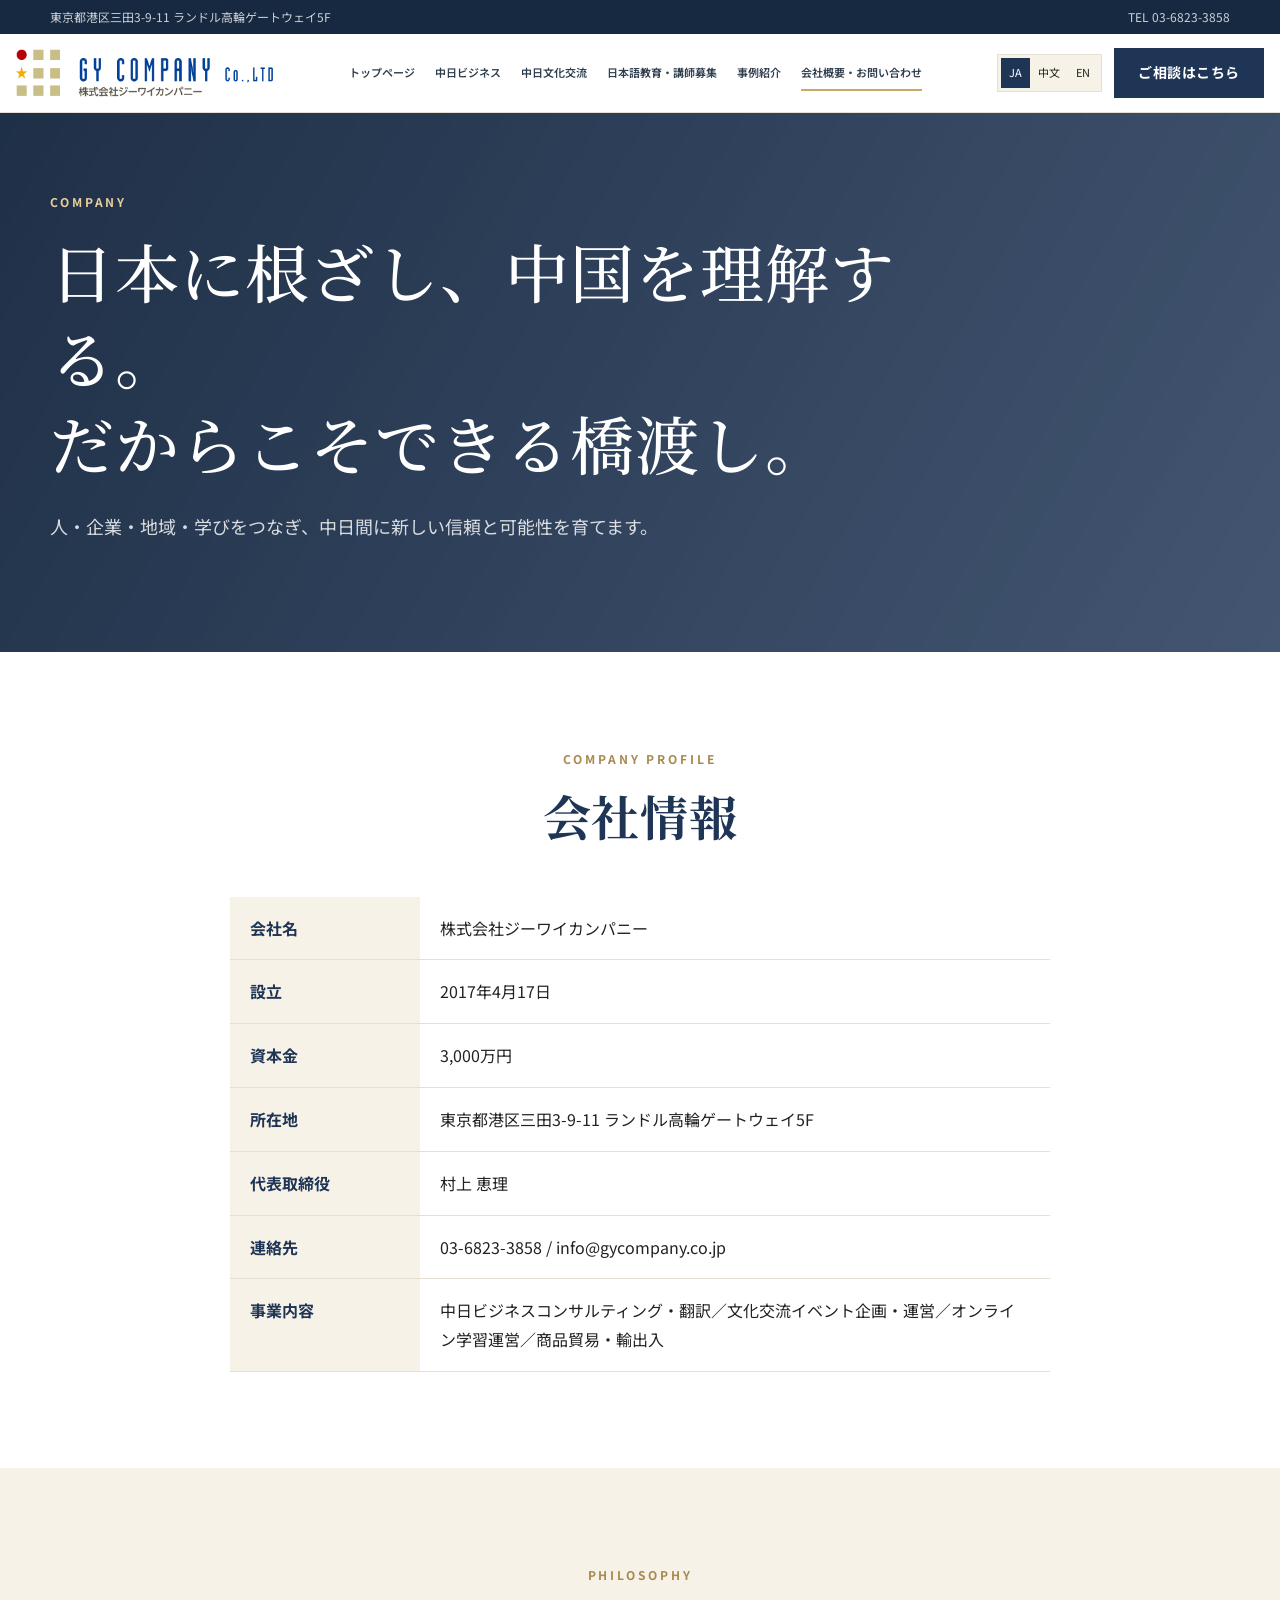
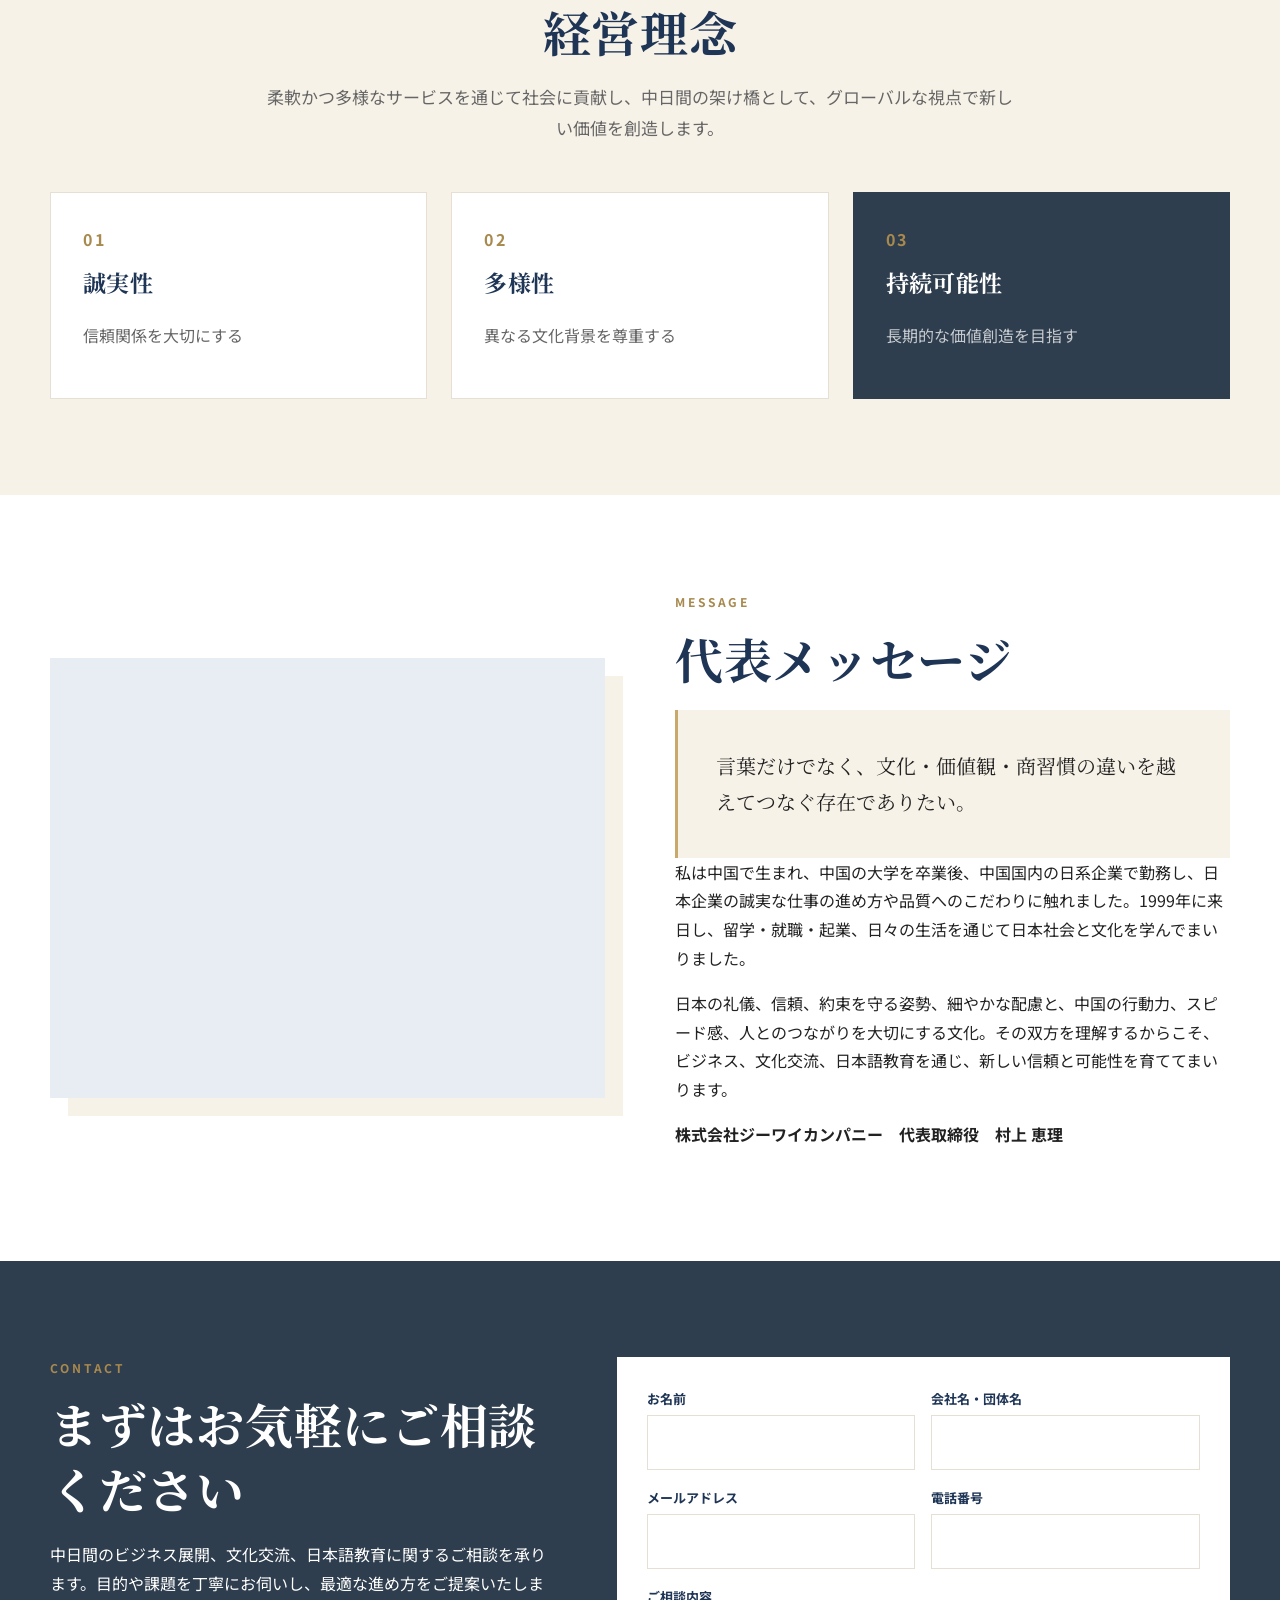
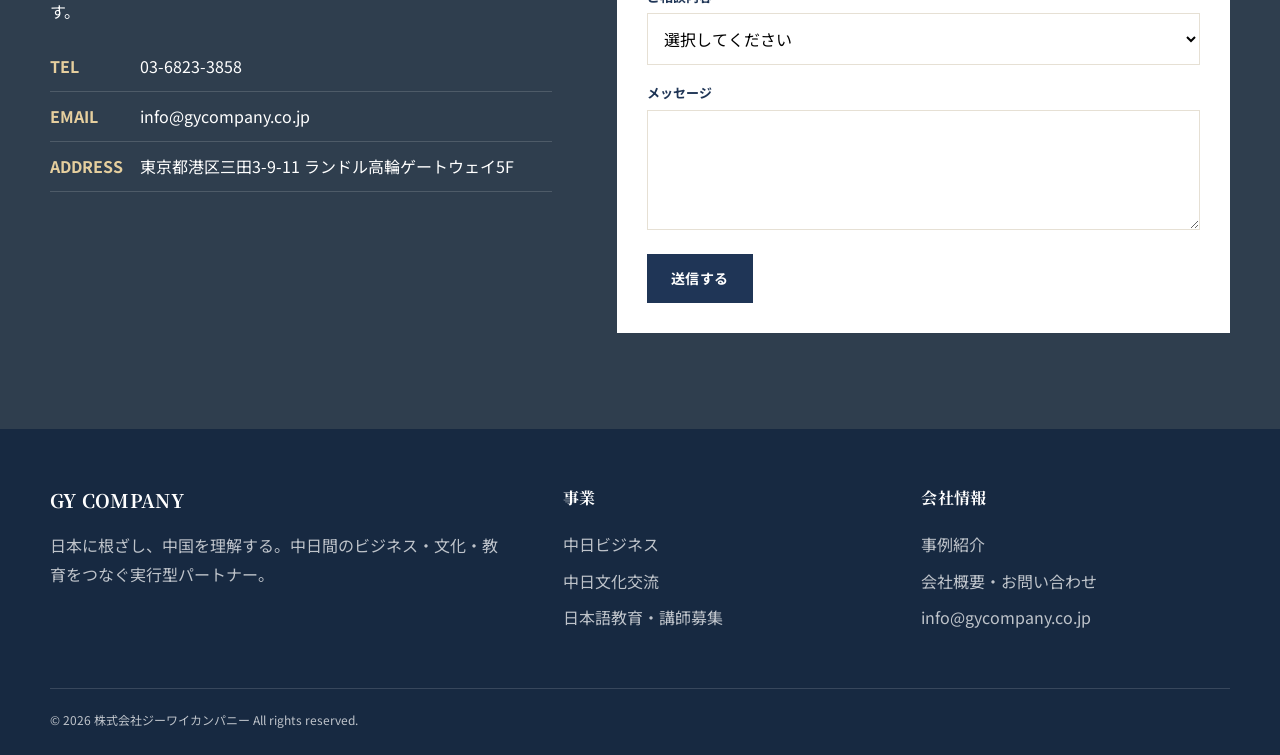
==== about.html @ 94bd8b69 "init" ====
<!doctype html><html lang="ja"><head><meta charset="utf-8"><meta name="viewport" content="width=device-width,initial-scale=1"><meta name="description" content="株式会社ジーワイカンパニーの会社情報、理念、代表メッセージ、お問い合わせ。"><meta name="theme-color" content="#1f3556"><title>会社概要・お問い合わせ | GY COMPANY</title><link rel="preconnect" href="https://fonts.googleapis.com"><link href="https://fonts.googleapis.com/css2?family=Inter:wght@400;600;700&family=Noto+Sans+JP:wght@400;500;700&family=Noto+Sans+SC:wght@400;500;700&family=Noto+Serif+JP:wght@500;600&display=swap" rel="stylesheet"><link rel="stylesheet" href="assets/styles.css"></head>
<body data-lang="ja" data-page="about"><div data-site-header></div>
<main><section class="hero page-hero" style="--hero-image:url('https://picsum.photos/seed/gy-company/1800/900')"><div class="container"><div class="hero-content"><div class="eyebrow" data-i18n="heroEyebrow">COMPANY</div><h1 data-i18n="heroTitle" data-i18n-html="true">日本に根ざし、中国を理解する。<br>だからこそできる橋渡し。</h1><p class="lead" data-i18n="heroLead">人・企業・地域・学びをつなぎ、中日間に新しい信頼と可能性を育てます。</p></div></div></section>
<section class="section"><div class="container narrow"><div class="section-head center"><div class="eyebrow" data-i18n="profileEyebrow">COMPANY PROFILE</div><h2 class="section-title" data-i18n="profileTitle">会社情報</h2></div><table class="profile-table"><tr><th data-i18n="companyNameLabel">会社名</th><td data-i18n="companyName">株式会社ジーワイカンパニー</td></tr><tr><th data-i18n="foundedLabel">設立</th><td data-i18n="founded">2017年4月17日</td></tr><tr><th data-i18n="capitalLabel">資本金</th><td data-i18n="capital">3,000万円</td></tr><tr><th data-i18n="addressLabel">所在地</th><td data-i18n="address">東京都港区三田3-9-11 ランドル高輪ゲートウェイ5F</td></tr><tr><th data-i18n="representativeLabel">代表取締役</th><td data-i18n="representative">村上 恵理</td></tr><tr><th data-i18n="contactLabel">連絡先</th><td data-i18n="contactValue">03-6823-3858 / info@gycompany.co.jp</td></tr><tr><th data-i18n="businessLabel">事業内容</th><td data-i18n="businessValue">中日ビジネスコンサルティング・翻訳／文化交流イベント企画・運営／オンライン学習運営／商品貿易・輸出入</td></tr></table></div></section>
<section class="section section-ivory"><div class="container"><div class="section-head center"><div class="eyebrow" data-i18n="philosophyEyebrow">PHILOSOPHY</div><h2 class="section-title" data-i18n="philosophyTitle">経営理念</h2><p class="section-lead" data-i18n="philosophyText">柔軟かつ多様なサービスを通じて社会に貢献し、中日間の架け橋として、グローバルな視点で新しい価値を創造します。</p></div><div class="grid-3"><article class="card"><div class="card-number">01</div><h3 data-i18n="value1">誠実性</h3><p data-i18n="value1Text">信頼関係を大切にする</p></article><article class="card"><div class="card-number">02</div><h3 data-i18n="value2">多様性</h3><p data-i18n="value2Text">異なる文化背景を尊重する</p></article><article class="card card-dark"><div class="card-number">03</div><h3 data-i18n="value3">持続可能性</h3><p data-i18n="value3Text">長期的な価値創造を目指す</p></article></div></div></section>
<section class="section"><div class="container split"><div class="media reveal" style="background-image:url('https://picsum.photos/seed/gy-president/900/900')"></div><div class="reveal"><div class="eyebrow" data-i18n="messageEyebrow">MESSAGE</div><h2 class="section-title" data-i18n="messageTitle">代表メッセージ</h2><div class="quote" data-i18n="messageQuote">言葉だけでなく、文化・価値観・商習慣の違いを越えてつなぐ存在でありたい。</div><p data-i18n="messageP1">私は中国で生まれ、中国の大学を卒業後、中国国内の日系企業で勤務し、日本企業の誠実な仕事の進め方や品質へのこだわりに触れました。</p><p data-i18n="messageP2">日本と中国、その双方を理解するからこそ、ビジネス、文化交流、日本語教育を通じ、新しい信頼と可能性を育ててまいります。</p><p><b data-i18n="signature">株式会社ジーワイカンパニー　代表取締役　村上 恵理</b></p></div></div></section></main>
<section id="contact" class="section contact"><div class="container contact-grid"><div><div class="eyebrow" data-i18n="contactEyebrow">CONTACT</div><h2 class="section-title" data-i18n="contactTitle">まずはお気軽にご相談ください</h2><p data-i18n="contactLead">中日間のビジネス展開、文化交流、日本語教育に関するご相談を承ります。</p><ul class="contact-list"><li><b>TEL</b>03-6823-3858</li><li><b>EMAIL</b>info@gycompany.co.jp</li><li><b>ADDRESS</b><span data-i18n="topAddress">東京都港区三田3-9-11 ランドル高輪ゲートウェイ5F</span></li></ul></div><form class="contact-form"><div class="form-grid"><div class="field"><label data-i18n="formName">お名前</label><input required></div><div class="field"><label data-i18n="formCompany">会社名・団体名</label><input></div></div><div class="form-grid"><div class="field"><label data-i18n="formEmail">メールアドレス</label><input type="email" required></div><div class="field"><label data-i18n="formPhone">電話番号</label><input type="tel"></div></div><div class="field"><label data-i18n="formTopic">ご相談内容</label><select required><option value="" data-i18n="formTopicPlaceholder">選択してください</option><option data-i18n="formTopicBusiness">中日ビジネス</option><option data-i18n="formTopicCulture">文化交流</option><option data-i18n="formTopicEducation">日本語教育・講師応募</option><option data-i18n="formTopicOther">その他</option></select></div><div class="field"><label data-i18n="formMessage">メッセージ</label><textarea required></textarea></div><button class="btn btn-primary" type="submit" data-i18n="formSubmit">送信する</button></form></div></section>
<div data-site-footer></div><script src="assets/components.js"></script><script src="assets/i18n/ja.js"></script><script src="assets/i18n/zh.js"></script><script src="assets/i18n/en.js"></script><script src="assets/app.js"></script></body></html>
---- assets/styles.css ----
:root {
  --c-primary: #1f3556;
  --c-primary-2: #2f3e4e;
  --c-primary-soft: #e8edf3;
  --c-gold: #c8a96a;
  --c-gold-deep: #a8894e;
  --c-ivory: #f7f2e8;
  --c-white: #fff;
  --c-text: #222;
  --c-muted: #666;
  --c-border: #e6e0d4;
  --c-success: #39745b;
  --c-error: #a23d3d;
  --font-ja: "Noto Sans JP", "Yu Gothic", sans-serif;
  --font-zh: "Noto Sans SC", "Microsoft YaHei", sans-serif;
  --font-en: Inter, system-ui, sans-serif;
  --font-serif: "Noto Serif JP", "Yu Mincho", serif;
  --container: 1180px;
  --shadow: 0 18px 50px rgba(31, 53, 86, .11);
}

* { box-sizing: border-box; }
html { scroll-behavior: smooth; }
body { margin: 0; color: var(--c-text); background: var(--c-white); font-family: var(--font-ja); line-height: 1.8; -webkit-font-smoothing: antialiased; }
body[data-lang="zh"] { font-family: var(--font-zh); }
body[data-lang="en"] { font-family: var(--font-en); }
img, svg { display: block; max-width: 100%; }
a { color: inherit; text-decoration: none; }
button, input, select, textarea { font: inherit; }
button { color: inherit; cursor: pointer; }
h1, h2, h3, h4, p { margin-top: 0; }
h1, h2, h3, h4 { font-family: var(--font-serif); line-height: 1.35; letter-spacing: .015em; }
body[data-lang="en"] h1, body[data-lang="en"] h2, body[data-lang="en"] h3 { font-family: var(--font-en); }
.container { width: min(var(--container), calc(100% - 48px)); margin-inline: auto; }
.narrow { width: min(820px, 100%); margin-inline: auto; }
.section { padding: 96px 0; }
.section-ivory { background: var(--c-ivory); }
.section-navy { background: var(--c-primary); color: #fff; }
.section-navy h2, .section-navy h3 { color: #fff; }
.eyebrow { color: var(--c-gold-deep); font-size: 12px; font-weight: 700; letter-spacing: .24em; text-transform: uppercase; margin-bottom: 14px; }
.section-navy .eyebrow, .hero .eyebrow { color: #e6cf9e; }
.section-title { margin-bottom: 18px; color: var(--c-primary); font-size: clamp(30px, 4vw, 48px); }
.section-lead { max-width: 760px; color: var(--c-muted); font-size: 17px; }
.section-head { margin-bottom: 48px; }
.center { text-align: center; }
.center .section-lead { margin-inline: auto; }
.gold-rule { width: 64px; height: 2px; margin: 22px 0; background: var(--c-gold); }
.center .gold-rule { margin-inline: auto; }

.topbar { background: #172941; color: rgba(255,255,255,.78); font-size: 12px; }
.topbar-inner { min-height: 34px; display: flex; justify-content: space-between; align-items: center; gap: 18px; }
.nav { position: sticky; top: 0; z-index: 50; border-bottom: 1px solid var(--c-border); background: rgba(255,255,255,.95); backdrop-filter: blur(14px); }
.nav .container { width: min(1420px, calc(100% - 32px)); }
.nav-inner { height: 78px; display: flex; align-items: center; justify-content: space-between; gap: 20px; }
.nav-logo { flex: 0 0 auto; }
.nav-logo img { height: 48px; width: auto; }
.nav-menu { display: flex; align-items: center; justify-content: center; gap: clamp(14px, 1.55vw, 25px); min-width: 0; flex: 1 1 auto; }
.nav-menu a { position: relative; color: var(--c-primary-2); font-size: clamp(11px, .86vw, 13px); font-weight: 600; white-space: nowrap; }
.nav-menu a::after { content: ""; position: absolute; left: 0; right: 100%; bottom: -8px; height: 2px; background: var(--c-gold); transition: right .25s; }
.nav-menu a:hover::after, .nav-menu a.active::after { right: 0; }
.nav-actions { display: flex; align-items: center; gap: 12px; flex: 0 0 auto; }
.nav-actions .btn, .lang-switch { flex: 0 0 auto; white-space: nowrap; }
.nav-cta { min-width: max-content; }
.lang-switch { display: flex; padding: 3px; border: 1px solid var(--c-border); background: var(--c-ivory); }
.lang-switch button { border: 0; background: transparent; padding: 5px 8px; font-size: 11px; }
.lang-switch button.active { color: #fff; background: var(--c-primary); }
.mobile-toggle { display: none; width: 42px; height: 42px; border: 1px solid var(--c-border); background: #fff; place-items: center; }

.btn { display: inline-flex; align-items: center; justify-content: center; gap: 10px; min-height: 48px; padding: 11px 23px; border: 1px solid transparent; font-weight: 700; font-size: 14px; letter-spacing: .04em; transition: .22s ease; }
.btn:hover { transform: translateY(-2px); }
.btn-primary { background: var(--c-primary); color: #fff; }
.btn-primary:hover { background: var(--c-primary-2); box-shadow: var(--shadow); }
.btn-gold { background: var(--c-gold); color: #172941; }
.btn-gold:hover { background: #d4b87c; }
.btn-outline { border-color: currentColor; color: var(--c-primary); background: transparent; }
.btn-light { border-color: rgba(255,255,255,.55); color: #fff; background: rgba(255,255,255,.07); }
.btn-row { display: flex; flex-wrap: wrap; gap: 12px; }

.hero { position: relative; min-height: 650px; display: grid; align-items: center; overflow: hidden; color: #fff; background: linear-gradient(120deg, rgba(23,41,65,.97), rgba(31,53,86,.84)), var(--hero-image, none) center/cover; }
.hero::after { content: ""; position: absolute; inset: 0; opacity: .12; background-image: linear-gradient(90deg, transparent 49.5%, #fff 50%, transparent 50.5%), linear-gradient(transparent 49.5%, #fff 50%, transparent 50.5%); background-size: 90px 90px; }
.hero-content { position: relative; z-index: 1; max-width: 850px; padding: 110px 0; }
.hero h1 { color: #fff; font-size: clamp(43px, 6vw, 76px); margin-bottom: 24px; font-weight: 500; }
.hero .lead { max-width: 720px; margin-bottom: 32px; color: rgba(255,255,255,.82); font-size: 18px; }
.page-hero { min-height: 430px; }
.page-hero .hero-content { padding: 78px 0; }
.page-hero h1 { font-size: clamp(38px, 5.2vw, 64px); }

.grid-2 { display: grid; grid-template-columns: repeat(2, minmax(0,1fr)); gap: 34px; }
.grid-3 { display: grid; grid-template-columns: repeat(3, minmax(0,1fr)); gap: 24px; }
.grid-4 { display: grid; grid-template-columns: repeat(4, minmax(0,1fr)); gap: 20px; }
.card { padding: 32px; border: 1px solid var(--c-border); background: #fff; }
.card h3 { color: var(--c-primary); font-size: 23px; }
.card p { color: var(--c-muted); }
.card-number { color: var(--c-gold-deep); font-weight: 700; letter-spacing: .16em; margin-bottom: 14px; }
.card-dark { background: var(--c-primary-2); border-color: var(--c-primary-2); color: #fff; }
.card-dark h3 { color: #fff; }
.card-dark p { color: rgba(255,255,255,.72); }
.feature-list, .check-list { list-style: none; padding: 0; margin: 0; }
.feature-list li, .check-list li { position: relative; padding: 12px 0 12px 26px; border-bottom: 1px solid var(--c-border); }
.feature-list li::before, .check-list li::before { content: ""; position: absolute; left: 0; top: 25px; width: 12px; height: 2px; background: var(--c-gold); }
.media { min-height: 440px; background: var(--c-primary-soft) center/cover; box-shadow: 18px 18px 0 var(--c-ivory); }
.split { display: grid; grid-template-columns: 1fr 1fr; gap: 70px; align-items: center; }
.stat-row { display: grid; grid-template-columns: repeat(4,1fr); border: 1px solid rgba(255,255,255,.22); }
.stat { padding: 28px 18px; text-align: center; border-right: 1px solid rgba(255,255,255,.22); }
.stat:last-child { border-right: 0; }
.stat strong { display: block; color: #e6cf9e; font-family: var(--font-serif); font-size: 42px; }
.timeline { counter-reset: step; }
.timeline-item { position: relative; padding: 0 0 36px 68px; }
.timeline-item::before { counter-increment: step; content: counter(step, decimal-leading-zero); position: absolute; left: 0; top: 0; width: 46px; height: 46px; display: grid; place-items: center; border-radius: 50%; color: #fff; background: var(--c-primary); font-weight: 700; }
.timeline-item::after { content: ""; position: absolute; left: 22px; top: 46px; bottom: 0; width: 1px; background: var(--c-border); }
.timeline-item:last-child::after { display: none; }
.timeline-item h3 { margin-bottom: 5px; color: var(--c-primary); }
.timeline-item p { color: var(--c-muted); }
.case-card { overflow: hidden; border: 1px solid var(--c-border); background: #fff; }
.case-image { aspect-ratio: 16/10; background: var(--c-primary-soft) center/cover; }
.case-body { padding: 28px; }
.case-body h3 { color: var(--c-primary); }
.tag { display: inline-block; margin-bottom: 13px; color: var(--c-gold-deep); font-size: 11px; font-weight: 700; letter-spacing: .16em; text-transform: uppercase; }
.quote { padding: 38px; border-left: 3px solid var(--c-gold); background: var(--c-ivory); font-family: var(--font-serif); font-size: 20px; }
.profile-table { width: 100%; border-collapse: collapse; }
.profile-table th, .profile-table td { padding: 17px 20px; border-bottom: 1px solid var(--c-border); text-align: left; vertical-align: top; }
.profile-table th { width: 190px; color: var(--c-primary); background: var(--c-ivory); }

.contact { background: var(--c-primary-2); color: #fff; }
.contact-grid { display: grid; grid-template-columns: .9fr 1.1fr; gap: 65px; }
.contact h2 { color: #fff; }
.contact-list { list-style: none; padding: 0; }
.contact-list li { padding: 10px 0; border-bottom: 1px solid rgba(255,255,255,.15); }
.contact-list b { display: inline-block; width: 90px; color: #e6cf9e; }
.contact-form { padding: 30px; background: #fff; color: var(--c-text); }
.form-grid { display: grid; grid-template-columns: 1fr 1fr; gap: 16px; }
.field { margin-bottom: 16px; }
.field label { display: block; margin-bottom: 5px; color: var(--c-primary); font-size: 13px; font-weight: 700; }
.field input, .field select, .field textarea { width: 100%; padding: 12px; border: 1px solid var(--c-border); background: #fff; }
.field textarea { min-height: 120px; resize: vertical; }

.footer { padding: 58px 0 24px; background: #172941; color: rgba(255,255,255,.72); }
.footer-grid { display: grid; grid-template-columns: 1.5fr 1fr 1fr; gap: 50px; }
.footer h3, .footer h4 { color: #fff; }
.footer ul { list-style: none; padding: 0; }
.footer li { margin-bottom: 8px; }
.footer a:hover { color: #e6cf9e; }
.footer-bottom { display: flex; justify-content: space-between; gap: 20px; margin-top: 40px; padding-top: 20px; border-top: 1px solid rgba(255,255,255,.14); font-size: 12px; }
.reveal { opacity: 0; transform: translateY(18px); transition: opacity .55s ease, transform .55s ease; }
.reveal.visible { opacity: 1; transform: none; }

@media (max-width: 1120px) {
  .nav-menu { display: none; position: absolute; top: 78px; left: 0; right: 0; padding: 22px 24px; background: #fff; border-bottom: 1px solid var(--c-border); flex-direction: column; align-items: flex-start; }
  .nav-menu.open { display: flex; }
  .mobile-toggle { display: grid; }
  .nav-actions .btn { display: none; }
  .grid-3, .grid-4 { grid-template-columns: repeat(2,1fr); }
  .split, .contact-grid { grid-template-columns: 1fr; }
  .split { gap: 42px; }
}
@media (max-width: 680px) {
  .container { width: min(100% - 32px, var(--container)); }
  .section { padding: 68px 0; }
  .topbar-inner span:first-child { display: none; }
  .nav-inner { height: 68px; }
  .nav-logo img { height: 40px; }
  .nav-menu { top: 68px; }
  .lang-switch button { padding: 5px 7px; }
  .hero { min-height: 590px; }
  .page-hero { min-height: 390px; }
  .hero h1 { font-size: 39px; }
  .hero .lead { font-size: 16px; }
  .grid-2, .grid-3, .grid-4, .form-grid, .stat-row, .footer-grid { grid-template-columns: 1fr; }
  .stat { border-right: 0; border-bottom: 1px solid rgba(255,255,255,.22); }
  .stat:last-child { border-bottom: 0; }
  .card { padding: 25px; }
  .media { min-height: 300px; }
  .profile-table th, .profile-table td { display: block; width: 100%; }
  .profile-table th { padding-bottom: 6px; }
  .profile-table td { padding-top: 8px; }
  .contact-form { padding: 22px; }
  .footer-bottom { flex-direction: column; }
}
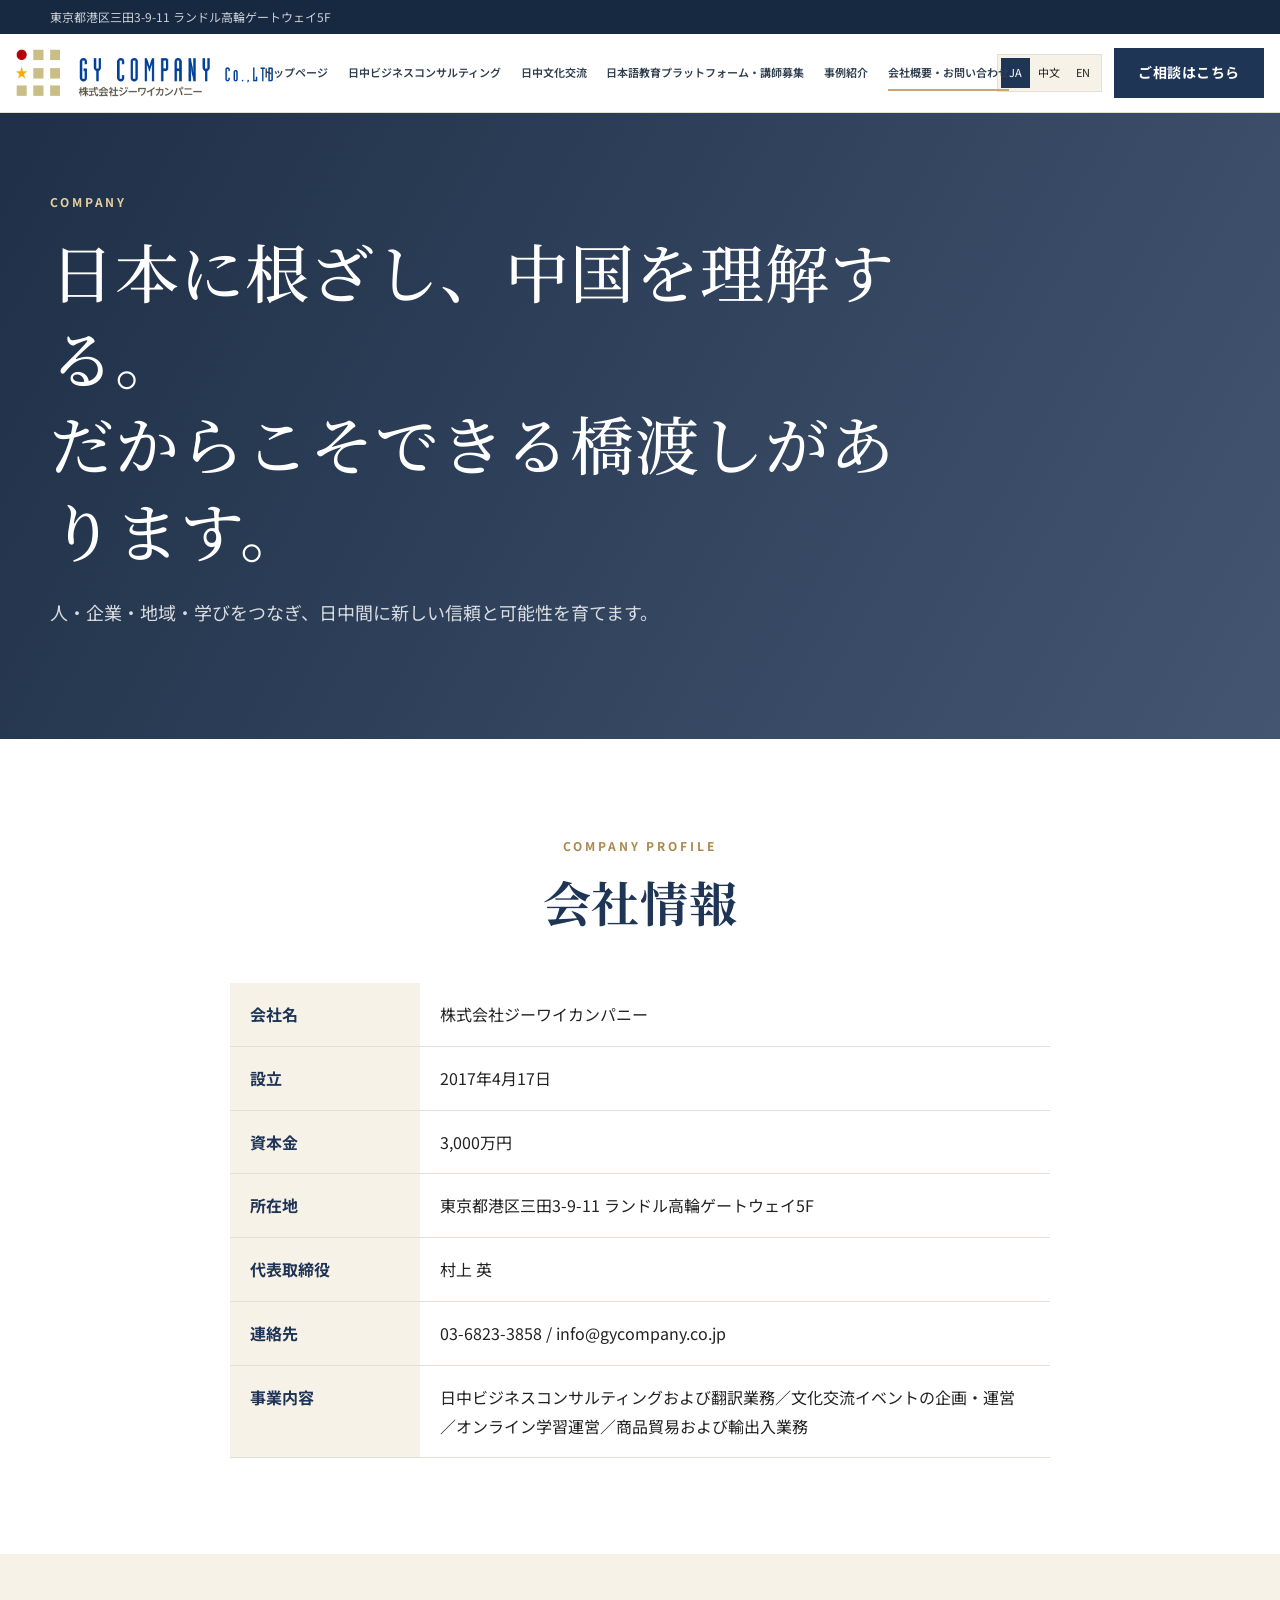
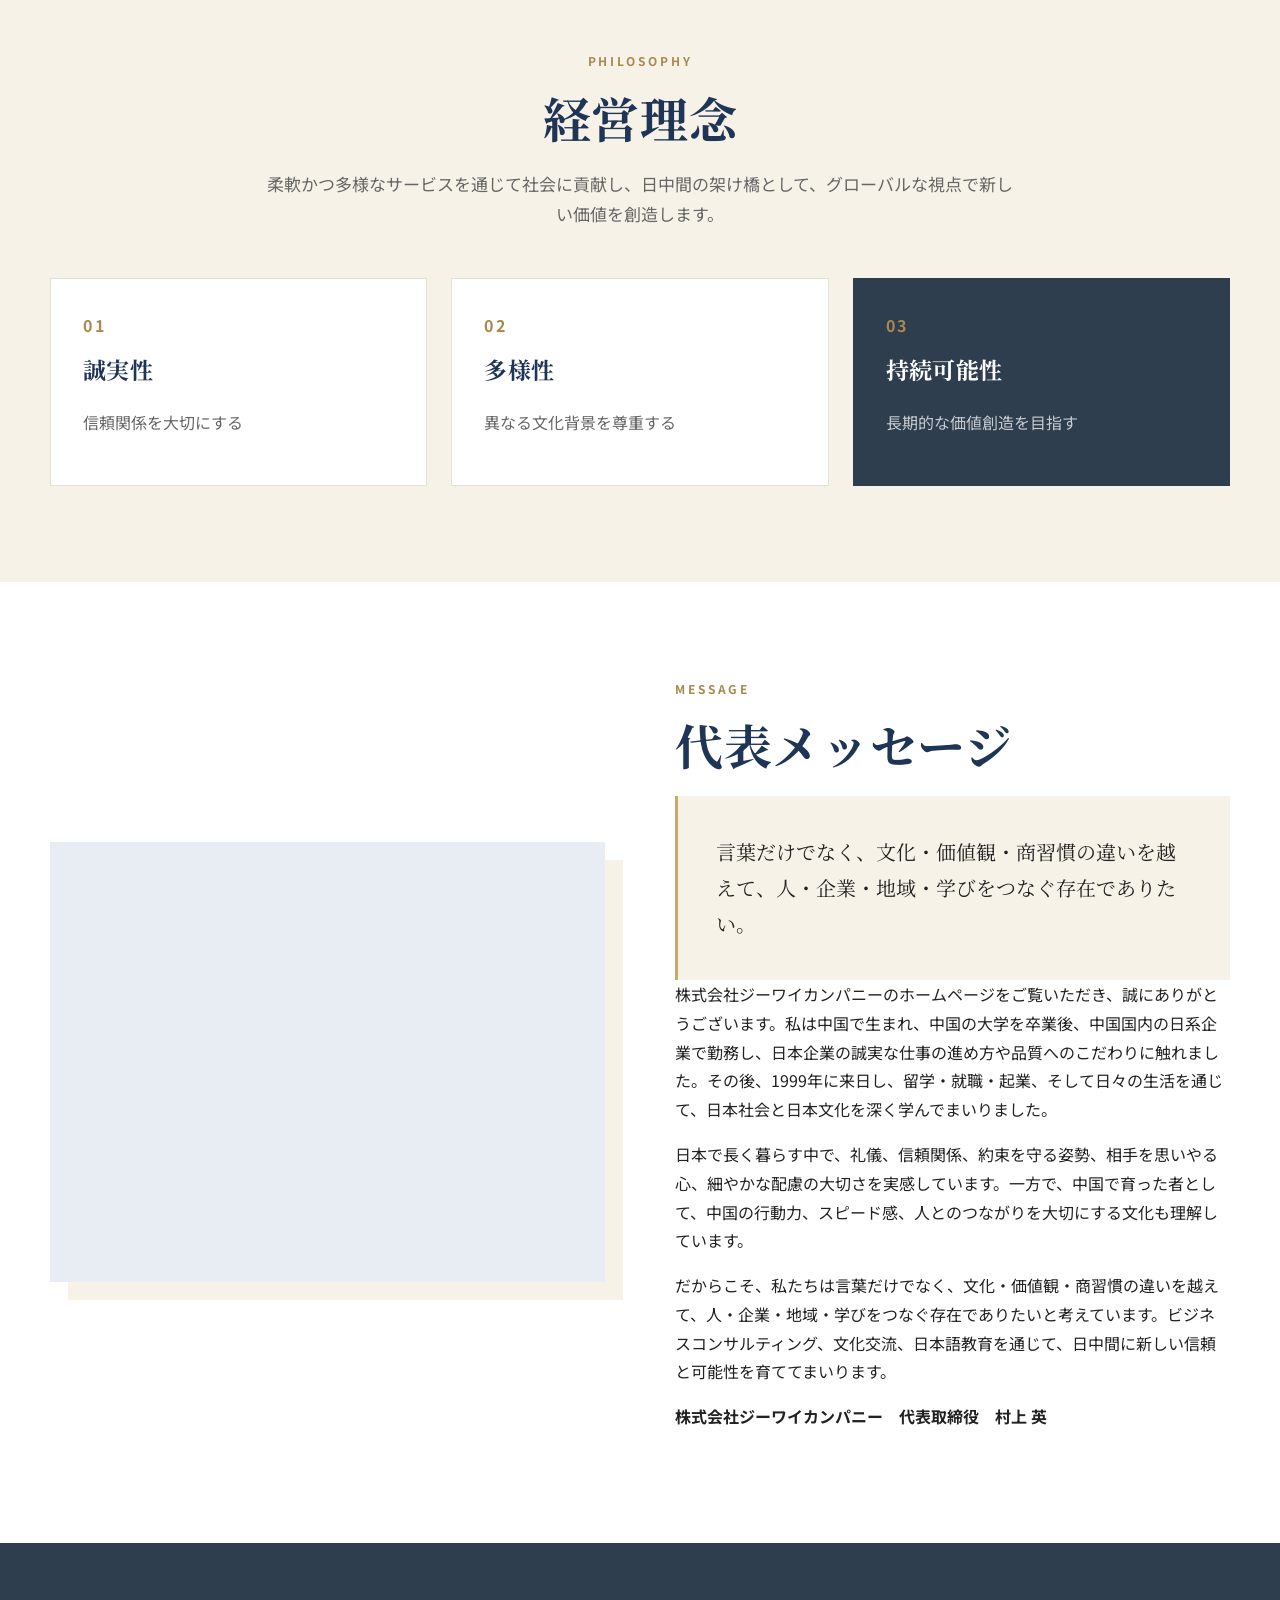
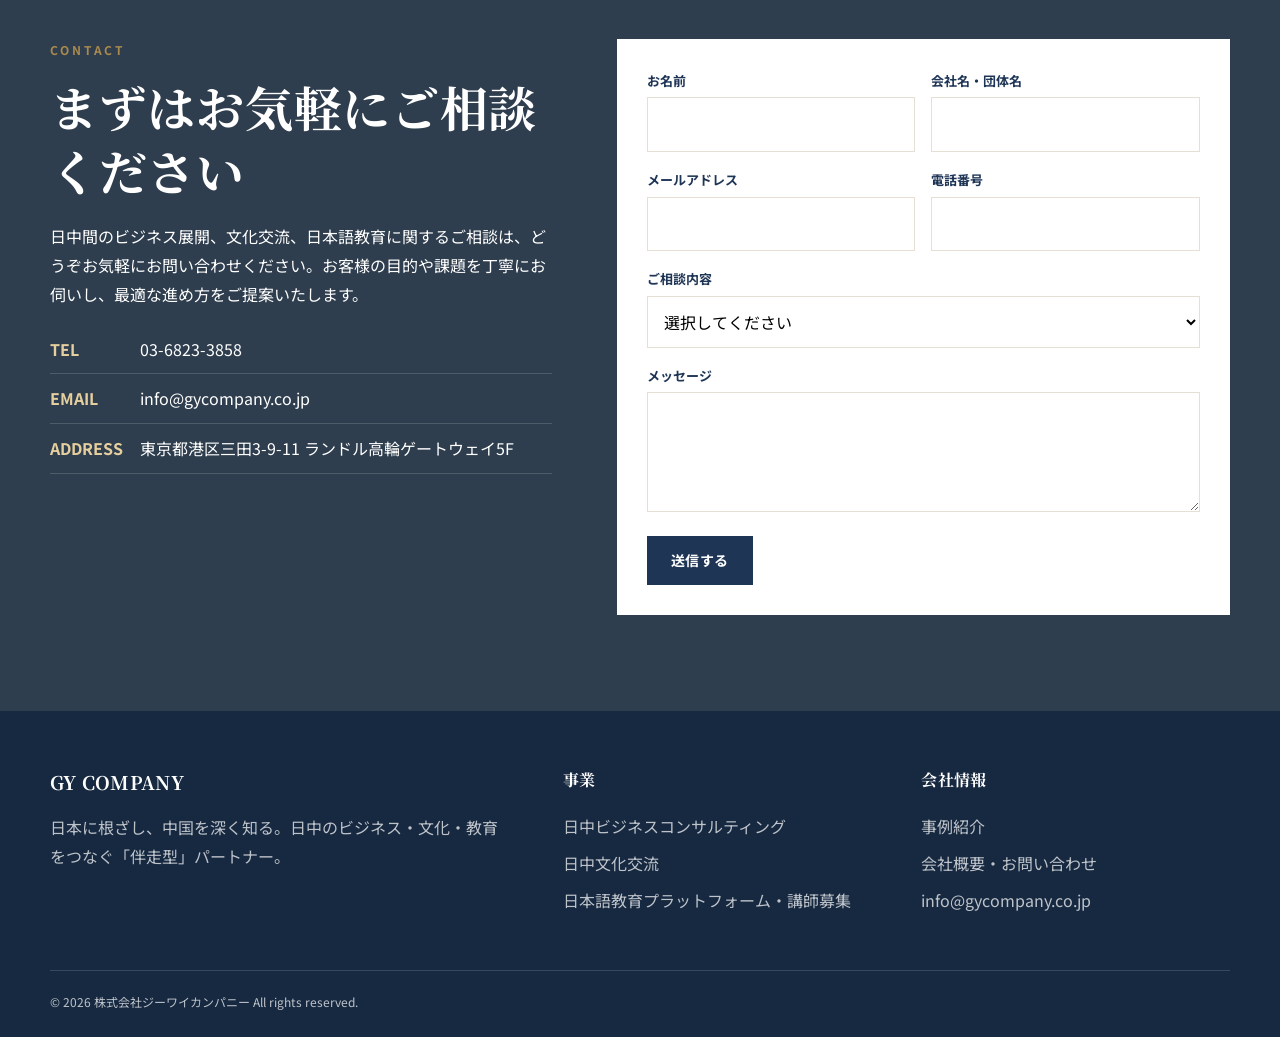
==== commit d22d2b55: "feat(website): 优化更新企业官网全量内容，新增案例图片与完善多语言翻译 本次提交完成企业官网全量内容升级： 1.  统一修正全站业务表述为标准「日中」专业术语 2.  补充完善各业务板块" ====
--- a/about.html
+++ b/about.html
@@ -1,8 +1,8 @@
 <!doctype html><html lang="ja"><head><meta charset="utf-8"><meta name="viewport" content="width=device-width,initial-scale=1"><meta name="description" content="株式会社ジーワイカンパニーの会社情報、理念、代表メッセージ、お問い合わせ。"><meta name="theme-color" content="#1f3556"><title>会社概要・お問い合わせ | GY COMPANY</title><link rel="preconnect" href="https://fonts.googleapis.com"><link href="https://fonts.googleapis.com/css2?family=Inter:wght@400;600;700&family=Noto+Sans+JP:wght@400;500;700&family=Noto+Sans+SC:wght@400;500;700&family=Noto+Serif+JP:wght@500;600&display=swap" rel="stylesheet"><link rel="stylesheet" href="assets/styles.css"></head>
 <body data-lang="ja" data-page="about"><div data-site-header></div>
-<main><section class="hero page-hero" style="--hero-image:url('https://picsum.photos/seed/gy-company/1800/900')"><div class="container"><div class="hero-content"><div class="eyebrow" data-i18n="heroEyebrow">COMPANY</div><h1 data-i18n="heroTitle" data-i18n-html="true">日本に根ざし、中国を理解する。<br>だからこそできる橋渡し。</h1><p class="lead" data-i18n="heroLead">人・企業・地域・学びをつなぎ、中日間に新しい信頼と可能性を育てます。</p></div></div></section>
-<section class="section"><div class="container narrow"><div class="section-head center"><div class="eyebrow" data-i18n="profileEyebrow">COMPANY PROFILE</div><h2 class="section-title" data-i18n="profileTitle">会社情報</h2></div><table class="profile-table"><tr><th data-i18n="companyNameLabel">会社名</th><td data-i18n="companyName">株式会社ジーワイカンパニー</td></tr><tr><th data-i18n="foundedLabel">設立</th><td data-i18n="founded">2017年4月17日</td></tr><tr><th data-i18n="capitalLabel">資本金</th><td data-i18n="capital">3,000万円</td></tr><tr><th data-i18n="addressLabel">所在地</th><td data-i18n="address">東京都港区三田3-9-11 ランドル高輪ゲートウェイ5F</td></tr><tr><th data-i18n="representativeLabel">代表取締役</th><td data-i18n="representative">村上 恵理</td></tr><tr><th data-i18n="contactLabel">連絡先</th><td data-i18n="contactValue">03-6823-3858 / info@gycompany.co.jp</td></tr><tr><th data-i18n="businessLabel">事業内容</th><td data-i18n="businessValue">中日ビジネスコンサルティング・翻訳／文化交流イベント企画・運営／オンライン学習運営／商品貿易・輸出入</td></tr></table></div></section>
-<section class="section section-ivory"><div class="container"><div class="section-head center"><div class="eyebrow" data-i18n="philosophyEyebrow">PHILOSOPHY</div><h2 class="section-title" data-i18n="philosophyTitle">経営理念</h2><p class="section-lead" data-i18n="philosophyText">柔軟かつ多様なサービスを通じて社会に貢献し、中日間の架け橋として、グローバルな視点で新しい価値を創造します。</p></div><div class="grid-3"><article class="card"><div class="card-number">01</div><h3 data-i18n="value1">誠実性</h3><p data-i18n="value1Text">信頼関係を大切にする</p></article><article class="card"><div class="card-number">02</div><h3 data-i18n="value2">多様性</h3><p data-i18n="value2Text">異なる文化背景を尊重する</p></article><article class="card card-dark"><div class="card-number">03</div><h3 data-i18n="value3">持続可能性</h3><p data-i18n="value3Text">長期的な価値創造を目指す</p></article></div></div></section>
-<section class="section"><div class="container split"><div class="media reveal" style="background-image:url('https://picsum.photos/seed/gy-president/900/900')"></div><div class="reveal"><div class="eyebrow" data-i18n="messageEyebrow">MESSAGE</div><h2 class="section-title" data-i18n="messageTitle">代表メッセージ</h2><div class="quote" data-i18n="messageQuote">言葉だけでなく、文化・価値観・商習慣の違いを越えてつなぐ存在でありたい。</div><p data-i18n="messageP1">私は中国で生まれ、中国の大学を卒業後、中国国内の日系企業で勤務し、日本企業の誠実な仕事の進め方や品質へのこだわりに触れました。</p><p data-i18n="messageP2">日本と中国、その双方を理解するからこそ、ビジネス、文化交流、日本語教育を通じ、新しい信頼と可能性を育ててまいります。</p><p><b data-i18n="signature">株式会社ジーワイカンパニー　代表取締役　村上 恵理</b></p></div></div></section></main>
-<section id="contact" class="section contact"><div class="container contact-grid"><div><div class="eyebrow" data-i18n="contactEyebrow">CONTACT</div><h2 class="section-title" data-i18n="contactTitle">まずはお気軽にご相談ください</h2><p data-i18n="contactLead">中日間のビジネス展開、文化交流、日本語教育に関するご相談を承ります。</p><ul class="contact-list"><li><b>TEL</b>03-6823-3858</li><li><b>EMAIL</b>info@gycompany.co.jp</li><li><b>ADDRESS</b><span data-i18n="topAddress">東京都港区三田3-9-11 ランドル高輪ゲートウェイ5F</span></li></ul></div><form class="contact-form"><div class="form-grid"><div class="field"><label data-i18n="formName">お名前</label><input required></div><div class="field"><label data-i18n="formCompany">会社名・団体名</label><input></div></div><div class="form-grid"><div class="field"><label data-i18n="formEmail">メールアドレス</label><input type="email" required></div><div class="field"><label data-i18n="formPhone">電話番号</label><input type="tel"></div></div><div class="field"><label data-i18n="formTopic">ご相談内容</label><select required><option value="" data-i18n="formTopicPlaceholder">選択してください</option><option data-i18n="formTopicBusiness">中日ビジネス</option><option data-i18n="formTopicCulture">文化交流</option><option data-i18n="formTopicEducation">日本語教育・講師応募</option><option data-i18n="formTopicOther">その他</option></select></div><div class="field"><label data-i18n="formMessage">メッセージ</label><textarea required></textarea></div><button class="btn btn-primary" type="submit" data-i18n="formSubmit">送信する</button></form></div></section>
+<main><section class="hero page-hero" style="--hero-image:url('https://picsum.photos/seed/modern-japan-office-building/1800/900')"><div class="container"><div class="hero-content"><div class="eyebrow" data-i18n="heroEyebrow">COMPANY</div><h1 data-i18n="heroTitle" data-i18n-html="true">日本に根ざし、中国を理解する。<br>だからこそできる橋渡しがあります。</h1><p class="lead" data-i18n="heroLead">人・企業・地域・学びをつなぎ、日中間に新しい信頼と可能性を育てます。</p></div></div></section>
+<section class="section"><div class="container narrow"><div class="section-head center"><div class="eyebrow" data-i18n="profileEyebrow">COMPANY PROFILE</div><h2 class="section-title" data-i18n="profileTitle">会社情報</h2></div><table class="profile-table"><tr><th data-i18n="companyNameLabel">会社名</th><td data-i18n="companyName">株式会社ジーワイカンパニー</td></tr><tr><th data-i18n="foundedLabel">設立</th><td data-i18n="founded">2017年4月17日</td></tr><tr><th data-i18n="capitalLabel">資本金</th><td data-i18n="capital">3,000万円</td></tr><tr><th data-i18n="addressLabel">所在地</th><td data-i18n="address">東京都港区三田3-9-11 ランドル高輪ゲートウェイ5F</td></tr><tr><th data-i18n="representativeLabel">代表取締役</th><td data-i18n="representative">村上 英</td></tr><tr><th data-i18n="contactLabel">連絡先</th><td data-i18n="contactValue">03-6823-3858 / info@gycompany.co.jp</td></tr><tr><th data-i18n="businessLabel">事業内容</th><td data-i18n="businessValue">日中ビジネスコンサルティングおよび翻訳業務／文化交流イベントの企画・運営／オンライン学習運営／商品貿易および輸出入業務</td></tr></table></div></section>
+<section class="section section-ivory"><div class="container"><div class="section-head center"><div class="eyebrow" data-i18n="philosophyEyebrow">PHILOSOPHY</div><h2 class="section-title" data-i18n="philosophyTitle">経営理念</h2><p class="section-lead" data-i18n="philosophyText">柔軟かつ多様なサービスを通じて社会に貢献し、日中間の架け橋として、グローバルな視点で新しい価値を創造します。</p></div><div class="grid-3"><article class="card"><div class="card-number">01</div><h3 data-i18n="value1">誠実性</h3><p data-i18n="value1Text">信頼関係を大切にする</p></article><article class="card"><div class="card-number">02</div><h3 data-i18n="value2">多様性</h3><p data-i18n="value2Text">異なる文化背景を尊重する</p></article><article class="card card-dark"><div class="card-number">03</div><h3 data-i18n="value3">持続可能性</h3><p data-i18n="value3Text">長期的な価値創造を目指す</p></article></div></div></section>
+<section class="section"><div class="container split"><div class="media reveal" style="background-image:url('https://picsum.photos/seed/corporate-leader-portrait/900/900')"></div><div class="reveal"><div class="eyebrow" data-i18n="messageEyebrow">MESSAGE</div><h2 class="section-title" data-i18n="messageTitle">代表メッセージ</h2><div class="quote" data-i18n="messageQuote">言葉だけでなく、文化・価値観・商習慣の違いを越えて、人・企業・地域・学びをつなぐ存在でありたい。</div><p data-i18n="messageP1">株式会社ジーワイカンパニーのホームページをご覧いただき、誠にありがとうございます。私は中国で生まれ、中国の大学を卒業後、中国国内の日系企業で勤務し、日本企業の誠実な仕事の進め方や品質へのこだわりに触れました。その後、1999年に来日し、留学・就職・起業、そして日々の生活を通じて、日本社会と日本文化を深く学んでまいりました。</p><p data-i18n="messageP2">日本で長く暮らす中で、礼儀、信頼関係、約束を守る姿勢、相手を思いやる心、細やかな配慮の大切さを実感しています。一方で、中国で育った者として、中国の行動力、スピード感、人とのつながりを大切にする文化も理解しています。</p><p data-i18n="messageP3">だからこそ、私たちは言葉だけでなく、文化・価値観・商習慣の違いを越えて、人・企業・地域・学びをつなぐ存在でありたいと考えています。ビジネスコンサルティング、文化交流、日本語教育を通じて、日中間に新しい信頼と可能性を育ててまいります。</p><p><b data-i18n="signature">株式会社ジーワイカンパニー　代表取締役　村上 英</b></p></div></div></section></main>
+<section id="contact" class="section contact"><div class="container contact-grid"><div><div class="eyebrow" data-i18n="contactEyebrow">CONTACT</div><h2 class="section-title" data-i18n="contactTitle">まずはお気軽にご相談ください</h2><p data-i18n="contactLead">日中間のビジネス展開、文化交流、日本語教育に関するご相談は、どうぞお気軽にお問い合わせください。お客様の目的や課題を丁寧にお伺いし、最適な進め方をご提案いたします。</p><ul class="contact-list"><li><b>TEL</b>03-6823-3858</li><li><b>EMAIL</b>info@gycompany.co.jp</li><li><b>ADDRESS</b><span data-i18n="topAddress">東京都港区三田3-9-11 ランドル高輪ゲートウェイ5F</span></li></ul></div><form class="contact-form"><div class="form-grid"><div class="field"><label data-i18n="formName">お名前</label><input required></div><div class="field"><label data-i18n="formCompany">会社名・団体名</label><input></div></div><div class="form-grid"><div class="field"><label data-i18n="formEmail">メールアドレス</label><input type="email" required></div><div class="field"><label data-i18n="formPhone">電話番号</label><input type="tel"></div></div><div class="field"><label data-i18n="formTopic">ご相談内容</label><select required><option value="" data-i18n="formTopicPlaceholder">選択してください</option><option data-i18n="formTopicBusiness">日中ビジネス</option><option data-i18n="formTopicCulture">文化交流</option><option data-i18n="formTopicEducation">日本語教育・講師応募</option><option data-i18n="formTopicOther">その他</option></select></div><div class="field"><label data-i18n="formMessage">メッセージ</label><textarea required></textarea></div><button class="btn btn-primary" type="submit" data-i18n="formSubmit">送信する</button></form></div></section>
 <div data-site-footer></div><script src="assets/components.js"></script><script src="assets/i18n/ja.js"></script><script src="assets/i18n/zh.js"></script><script src="assets/i18n/en.js"></script><script src="assets/app.js"></script></body></html>
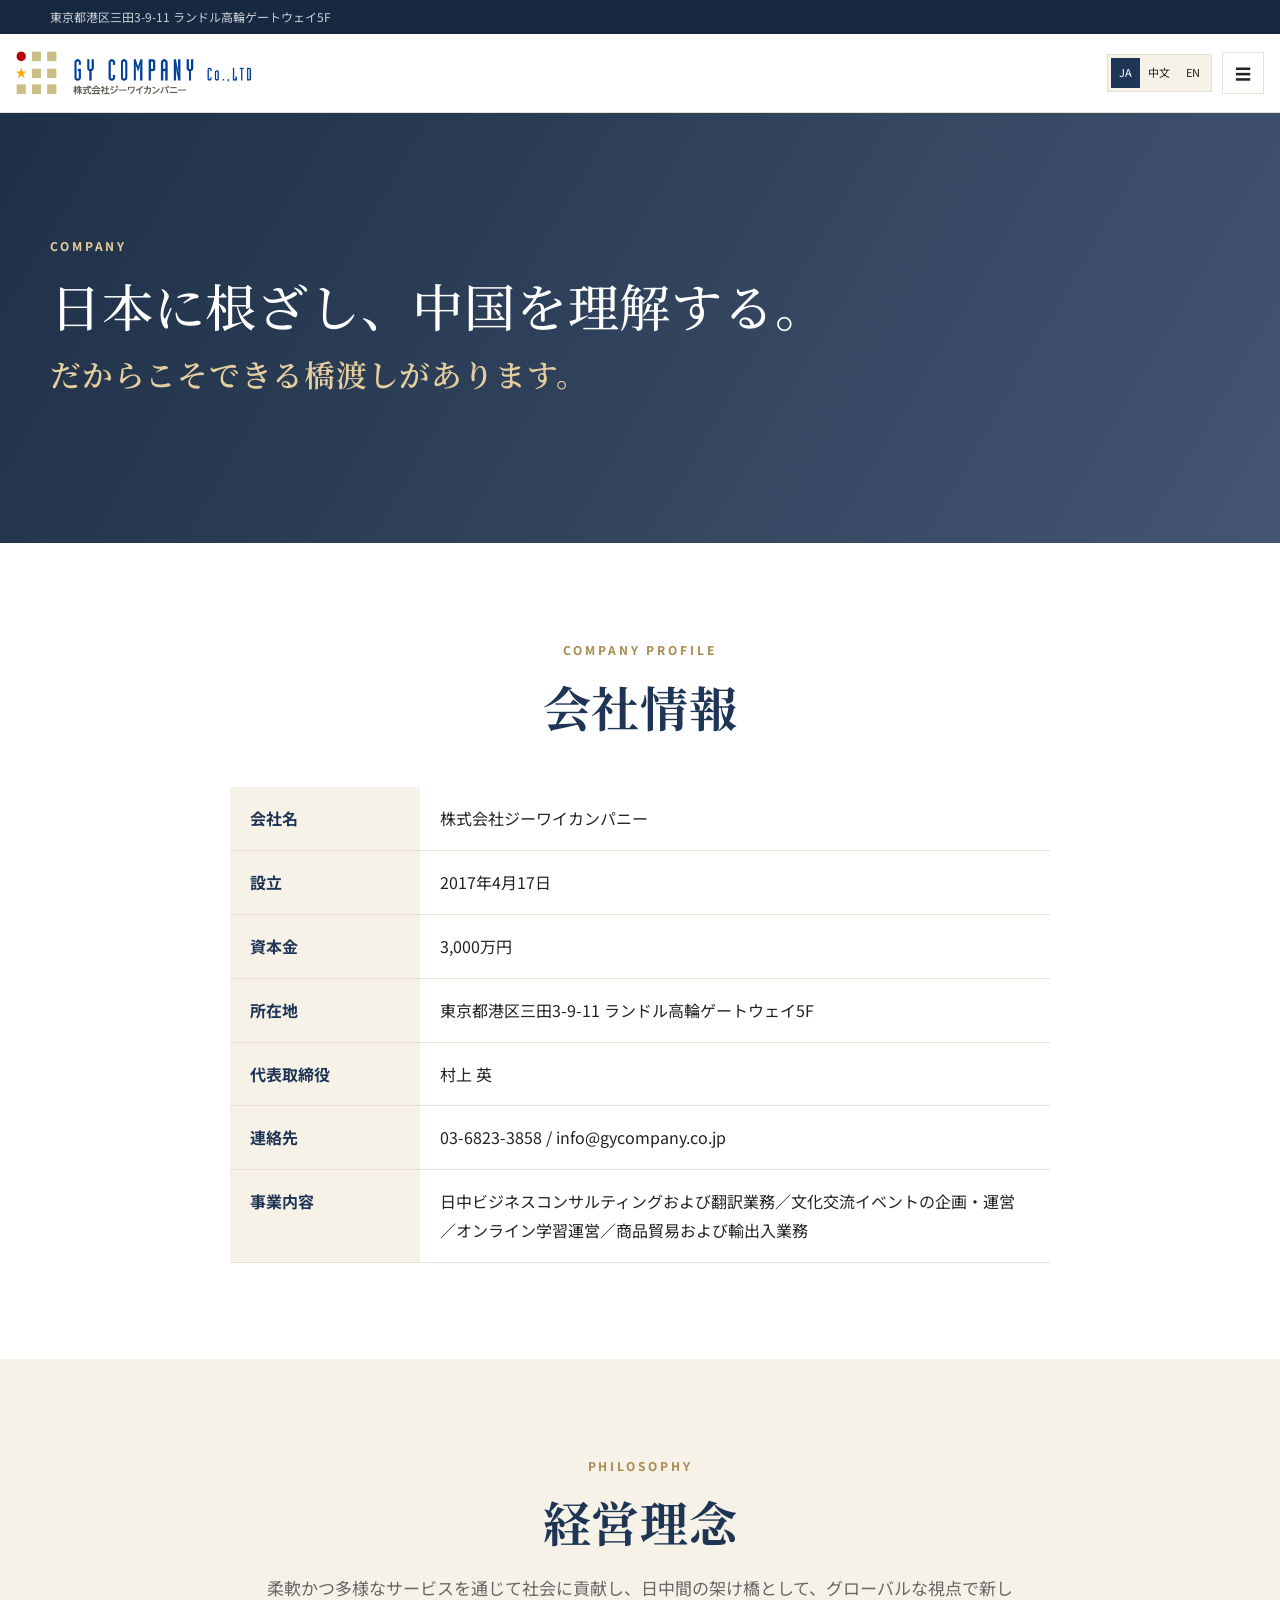
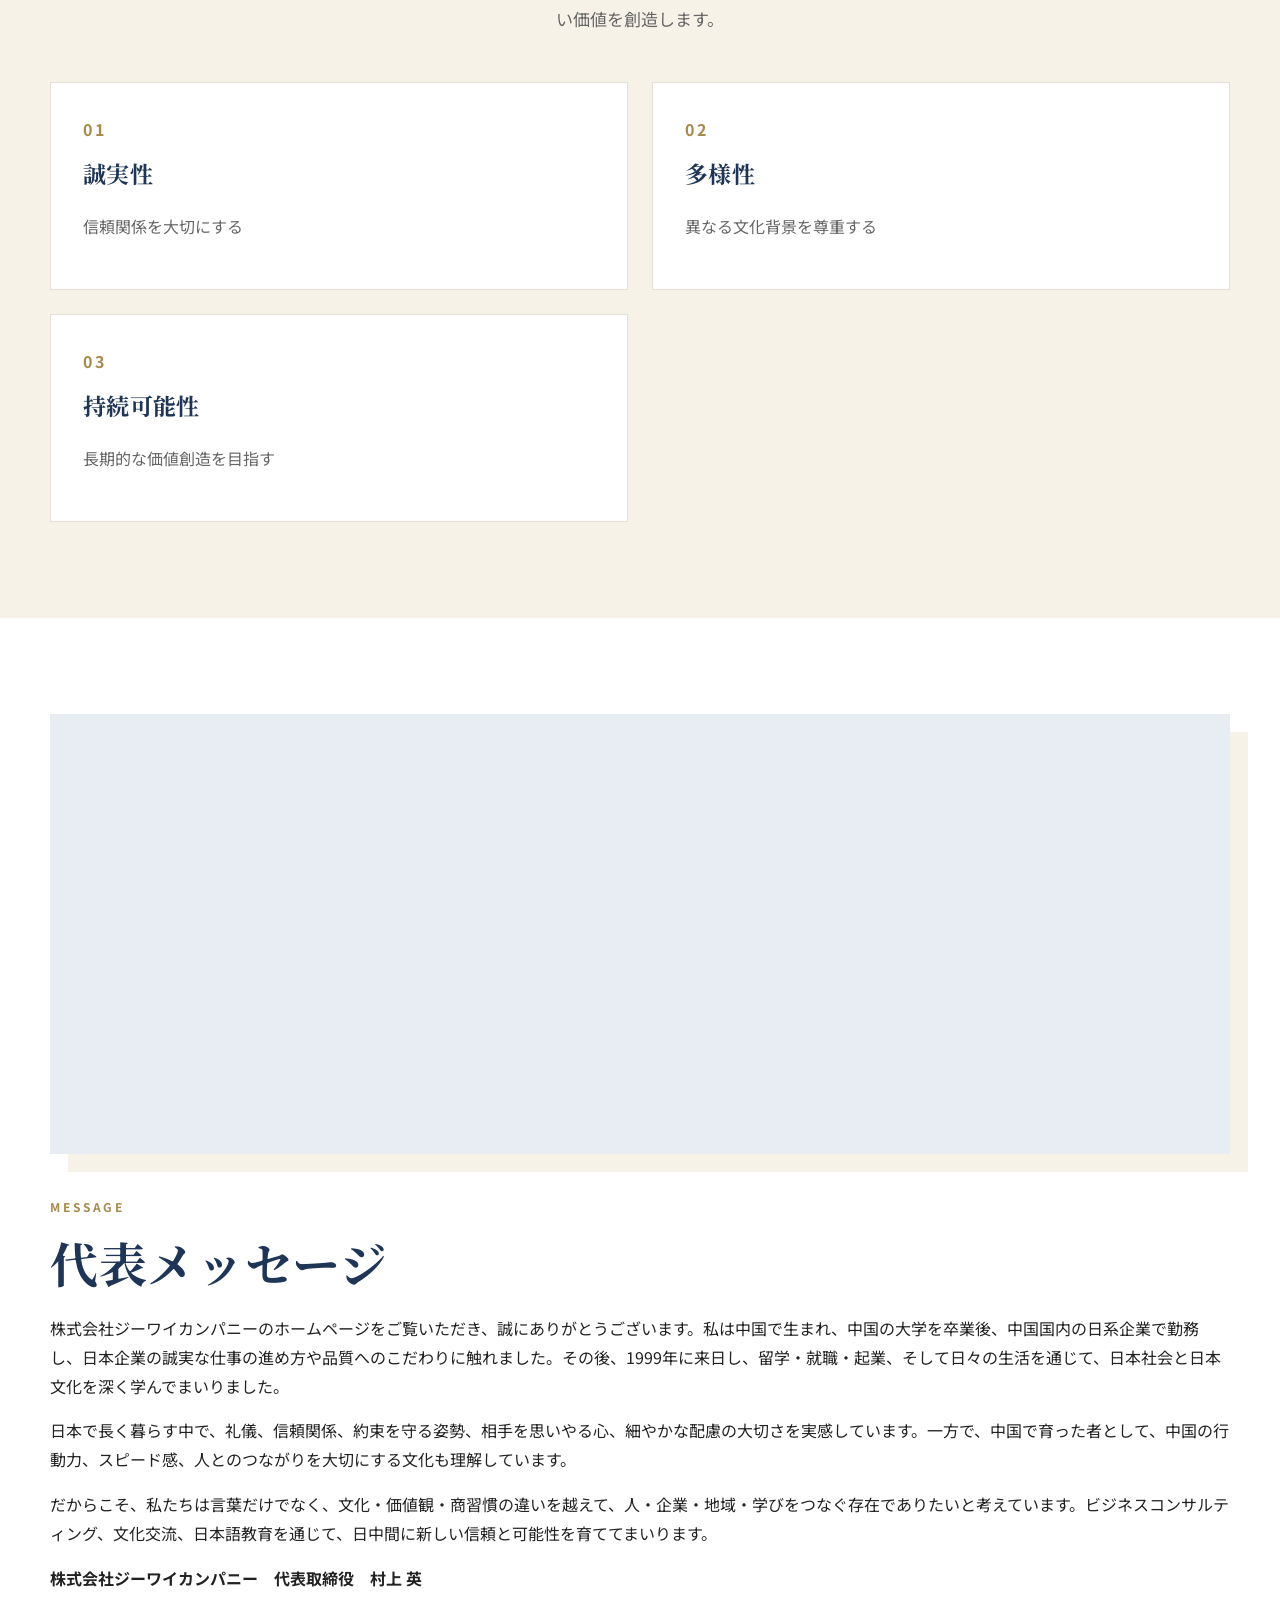
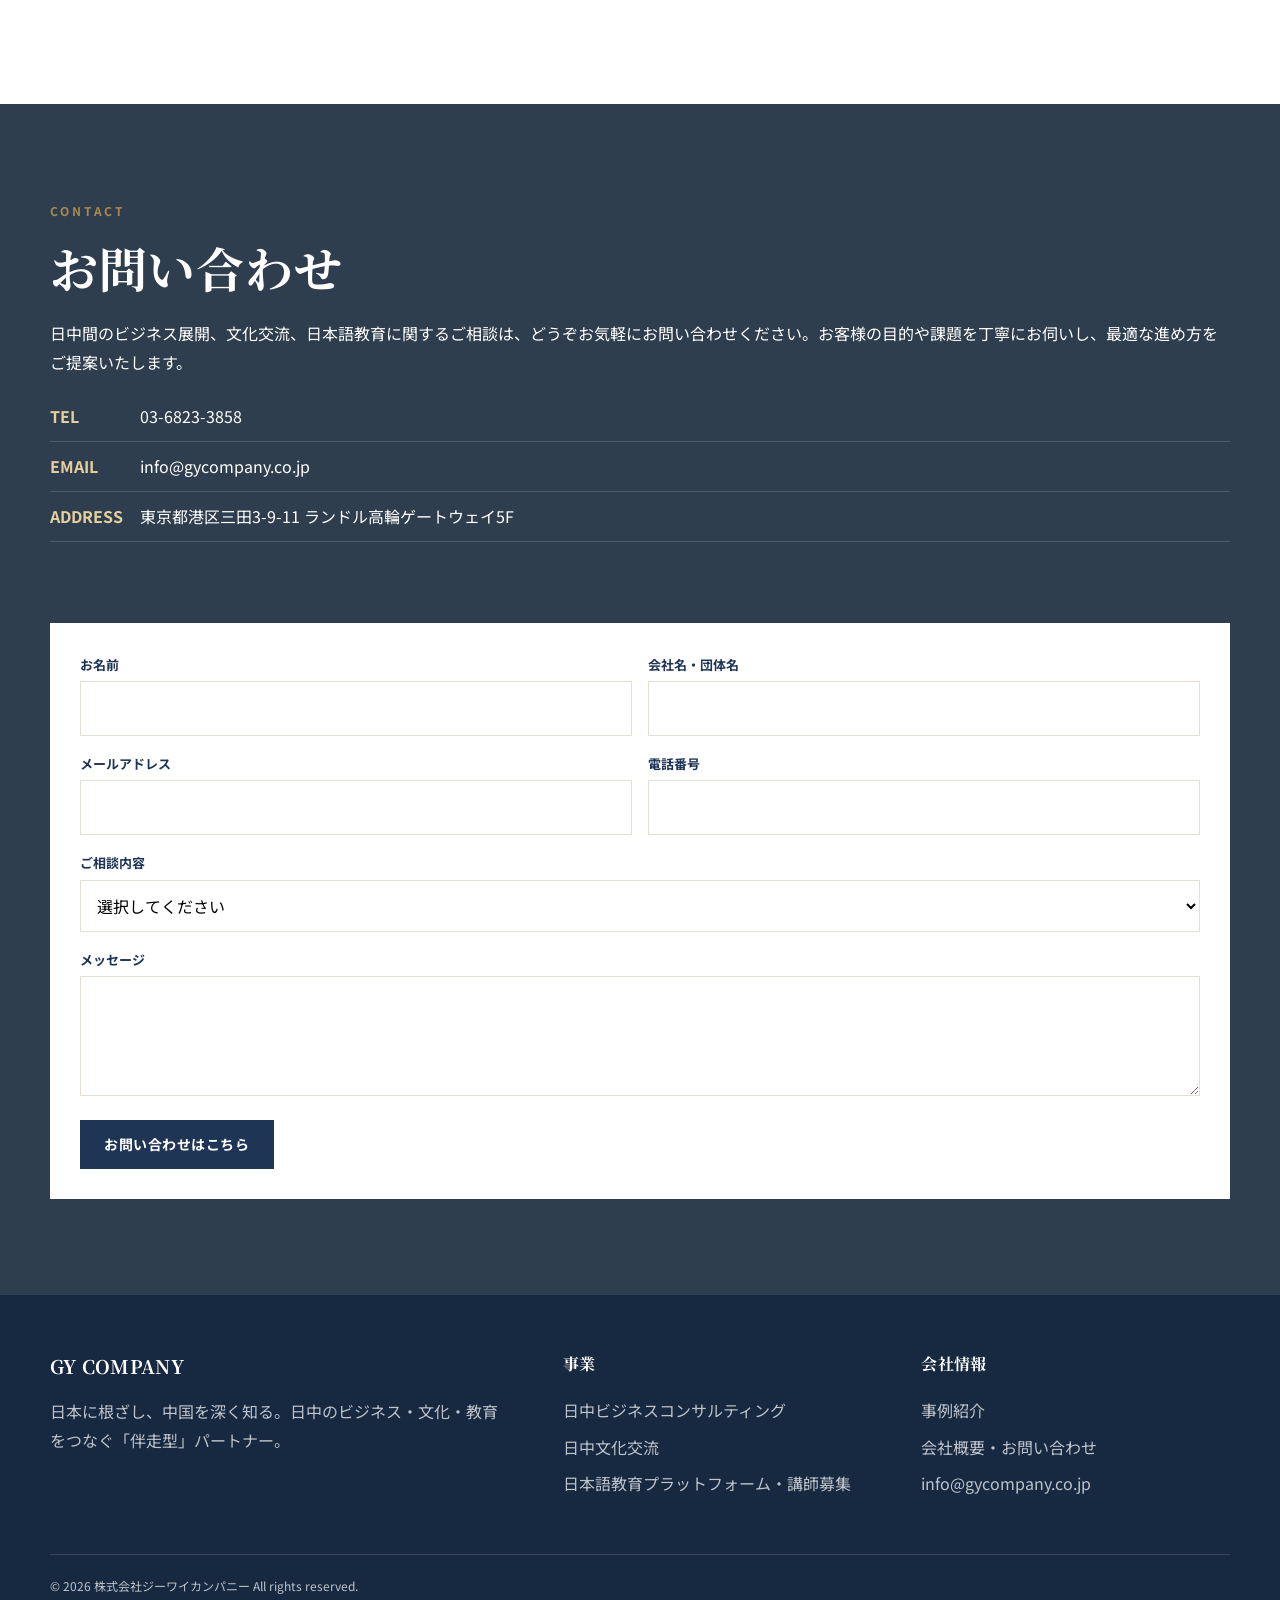
==== commit b5e588d1: "feat(frontend): 优化全站页面标题样式与本地化配置 - 重构i18n标题渲染逻辑，拆分多行页面英雄标题为独立副标题，统一视觉样式 - 调整导航栏布局、尺寸与移动端适配断点，优化全站导航体" ====
--- a/about.html
+++ b/about.html
@@ -1,8 +1,8 @@
 <!doctype html><html lang="ja"><head><meta charset="utf-8"><meta name="viewport" content="width=device-width,initial-scale=1"><meta name="description" content="株式会社ジーワイカンパニーの会社情報、理念、代表メッセージ、お問い合わせ。"><meta name="theme-color" content="#1f3556"><title>会社概要・お問い合わせ | GY COMPANY</title><link rel="preconnect" href="https://fonts.googleapis.com"><link href="https://fonts.googleapis.com/css2?family=Inter:wght@400;600;700&family=Noto+Sans+JP:wght@400;500;700&family=Noto+Sans+SC:wght@400;500;700&family=Noto+Serif+JP:wght@500;600&display=swap" rel="stylesheet"><link rel="stylesheet" href="assets/styles.css"></head>
 <body data-lang="ja" data-page="about"><div data-site-header></div>
-<main><section class="hero page-hero" style="--hero-image:url('https://picsum.photos/seed/modern-japan-office-building/1800/900')"><div class="container"><div class="hero-content"><div class="eyebrow" data-i18n="heroEyebrow">COMPANY</div><h1 data-i18n="heroTitle" data-i18n-html="true">日本に根ざし、中国を理解する。<br>だからこそできる橋渡しがあります。</h1><p class="lead" data-i18n="heroLead">人・企業・地域・学びをつなぎ、日中間に新しい信頼と可能性を育てます。</p></div></div></section>
+<main><section class="hero page-hero" style="--hero-image:url('https://picsum.photos/seed/modern-japan-office-building/1800/900')"><div class="container"><div class="hero-content"><div class="eyebrow" data-i18n="heroEyebrow">COMPANY</div><h1 class="page-hero-title" data-i18n="heroTitle" data-i18n-html="true">日本に根ざし、中国を理解する。<span class="page-hero-subtitle">だからこそできる橋渡しがあります。</span></h1></div></div></section>
 <section class="section"><div class="container narrow"><div class="section-head center"><div class="eyebrow" data-i18n="profileEyebrow">COMPANY PROFILE</div><h2 class="section-title" data-i18n="profileTitle">会社情報</h2></div><table class="profile-table"><tr><th data-i18n="companyNameLabel">会社名</th><td data-i18n="companyName">株式会社ジーワイカンパニー</td></tr><tr><th data-i18n="foundedLabel">設立</th><td data-i18n="founded">2017年4月17日</td></tr><tr><th data-i18n="capitalLabel">資本金</th><td data-i18n="capital">3,000万円</td></tr><tr><th data-i18n="addressLabel">所在地</th><td data-i18n="address">東京都港区三田3-9-11 ランドル高輪ゲートウェイ5F</td></tr><tr><th data-i18n="representativeLabel">代表取締役</th><td data-i18n="representative">村上 英</td></tr><tr><th data-i18n="contactLabel">連絡先</th><td data-i18n="contactValue">03-6823-3858 / info@gycompany.co.jp</td></tr><tr><th data-i18n="businessLabel">事業内容</th><td data-i18n="businessValue">日中ビジネスコンサルティングおよび翻訳業務／文化交流イベントの企画・運営／オンライン学習運営／商品貿易および輸出入業務</td></tr></table></div></section>
-<section class="section section-ivory"><div class="container"><div class="section-head center"><div class="eyebrow" data-i18n="philosophyEyebrow">PHILOSOPHY</div><h2 class="section-title" data-i18n="philosophyTitle">経営理念</h2><p class="section-lead" data-i18n="philosophyText">柔軟かつ多様なサービスを通じて社会に貢献し、日中間の架け橋として、グローバルな視点で新しい価値を創造します。</p></div><div class="grid-3"><article class="card"><div class="card-number">01</div><h3 data-i18n="value1">誠実性</h3><p data-i18n="value1Text">信頼関係を大切にする</p></article><article class="card"><div class="card-number">02</div><h3 data-i18n="value2">多様性</h3><p data-i18n="value2Text">異なる文化背景を尊重する</p></article><article class="card card-dark"><div class="card-number">03</div><h3 data-i18n="value3">持続可能性</h3><p data-i18n="value3Text">長期的な価値創造を目指す</p></article></div></div></section>
-<section class="section"><div class="container split"><div class="media reveal" style="background-image:url('https://picsum.photos/seed/corporate-leader-portrait/900/900')"></div><div class="reveal"><div class="eyebrow" data-i18n="messageEyebrow">MESSAGE</div><h2 class="section-title" data-i18n="messageTitle">代表メッセージ</h2><div class="quote" data-i18n="messageQuote">言葉だけでなく、文化・価値観・商習慣の違いを越えて、人・企業・地域・学びをつなぐ存在でありたい。</div><p data-i18n="messageP1">株式会社ジーワイカンパニーのホームページをご覧いただき、誠にありがとうございます。私は中国で生まれ、中国の大学を卒業後、中国国内の日系企業で勤務し、日本企業の誠実な仕事の進め方や品質へのこだわりに触れました。その後、1999年に来日し、留学・就職・起業、そして日々の生活を通じて、日本社会と日本文化を深く学んでまいりました。</p><p data-i18n="messageP2">日本で長く暮らす中で、礼儀、信頼関係、約束を守る姿勢、相手を思いやる心、細やかな配慮の大切さを実感しています。一方で、中国で育った者として、中国の行動力、スピード感、人とのつながりを大切にする文化も理解しています。</p><p data-i18n="messageP3">だからこそ、私たちは言葉だけでなく、文化・価値観・商習慣の違いを越えて、人・企業・地域・学びをつなぐ存在でありたいと考えています。ビジネスコンサルティング、文化交流、日本語教育を通じて、日中間に新しい信頼と可能性を育ててまいります。</p><p><b data-i18n="signature">株式会社ジーワイカンパニー　代表取締役　村上 英</b></p></div></div></section></main>
-<section id="contact" class="section contact"><div class="container contact-grid"><div><div class="eyebrow" data-i18n="contactEyebrow">CONTACT</div><h2 class="section-title" data-i18n="contactTitle">まずはお気軽にご相談ください</h2><p data-i18n="contactLead">日中間のビジネス展開、文化交流、日本語教育に関するご相談は、どうぞお気軽にお問い合わせください。お客様の目的や課題を丁寧にお伺いし、最適な進め方をご提案いたします。</p><ul class="contact-list"><li><b>TEL</b>03-6823-3858</li><li><b>EMAIL</b>info@gycompany.co.jp</li><li><b>ADDRESS</b><span data-i18n="topAddress">東京都港区三田3-9-11 ランドル高輪ゲートウェイ5F</span></li></ul></div><form class="contact-form"><div class="form-grid"><div class="field"><label data-i18n="formName">お名前</label><input required></div><div class="field"><label data-i18n="formCompany">会社名・団体名</label><input></div></div><div class="form-grid"><div class="field"><label data-i18n="formEmail">メールアドレス</label><input type="email" required></div><div class="field"><label data-i18n="formPhone">電話番号</label><input type="tel"></div></div><div class="field"><label data-i18n="formTopic">ご相談内容</label><select required><option value="" data-i18n="formTopicPlaceholder">選択してください</option><option data-i18n="formTopicBusiness">日中ビジネス</option><option data-i18n="formTopicCulture">文化交流</option><option data-i18n="formTopicEducation">日本語教育・講師応募</option><option data-i18n="formTopicOther">その他</option></select></div><div class="field"><label data-i18n="formMessage">メッセージ</label><textarea required></textarea></div><button class="btn btn-primary" type="submit" data-i18n="formSubmit">送信する</button></form></div></section>
+<section class="section section-ivory"><div class="container"><div class="section-head center"><div class="eyebrow" data-i18n="philosophyEyebrow">PHILOSOPHY</div><h2 class="section-title" data-i18n="philosophyTitle">経営理念</h2><p class="section-lead" data-i18n="philosophyText">柔軟かつ多様なサービスを通じて社会に貢献し、日中間の架け橋として、グローバルな視点で新しい価値を創造します。</p></div><div class="grid-3"><article class="card"><div class="card-number">01</div><h3 data-i18n="value1">誠実性</h3><p data-i18n="value1Text">信頼関係を大切にする</p></article><article class="card"><div class="card-number">02</div><h3 data-i18n="value2">多様性</h3><p data-i18n="value2Text">異なる文化背景を尊重する</p></article><article class="card"><div class="card-number">03</div><h3 data-i18n="value3">持続可能性</h3><p data-i18n="value3Text">長期的な価値創造を目指す</p></article></div></div></section>
+<section class="section"><div class="container split"><div class="media reveal" style="background-image:url('https://picsum.photos/seed/corporate-leader-portrait/900/900')"></div><div class="reveal"><div class="eyebrow" data-i18n="messageEyebrow">MESSAGE</div><h2 class="section-title" data-i18n="messageTitle">代表メッセージ</h2><p data-i18n="messageP1">株式会社ジーワイカンパニーのホームページをご覧いただき、誠にありがとうございます。私は中国で生まれ、中国の大学を卒業後、中国国内の日系企業で勤務し、日本企業の誠実な仕事の進め方や品質へのこだわりに触れました。その後、1999年に来日し、留学・就職・起業、そして日々の生活を通じて、日本社会と日本文化を深く学んでまいりました。</p><p data-i18n="messageP2">日本で長く暮らす中で、礼儀、信頼関係、約束を守る姿勢、相手を思いやる心、細やかな配慮の大切さを実感しています。一方で、中国で育った者として、中国の行動力、スピード感、人とのつながりを大切にする文化も理解しています。</p><p data-i18n="messageP3">だからこそ、私たちは言葉だけでなく、文化・価値観・商習慣の違いを越えて、人・企業・地域・学びをつなぐ存在でありたいと考えています。ビジネスコンサルティング、文化交流、日本語教育を通じて、日中間に新しい信頼と可能性を育ててまいります。</p><p><b data-i18n="signature">株式会社ジーワイカンパニー　代表取締役　村上 英</b></p></div></div></section></main>
+<section id="contact" class="section contact"><div class="container contact-grid"><div><div class="eyebrow" data-i18n="contactEyebrow">CONTACT</div><h2 class="section-title" data-i18n="inquiryTitle">お問い合わせ</h2><p data-i18n="contactLead">日中間のビジネス展開、文化交流、日本語教育に関するご相談は、どうぞお気軽にお問い合わせください。お客様の目的や課題を丁寧にお伺いし、最適な進め方をご提案いたします。</p><ul class="contact-list"><li><b>TEL</b>03-6823-3858</li><li><b>EMAIL</b>info@gycompany.co.jp</li><li><b>ADDRESS</b><span data-i18n="topAddress">東京都港区三田3-9-11 ランドル高輪ゲートウェイ5F</span></li></ul></div><form class="contact-form"><div class="form-grid"><div class="field"><label data-i18n="formName">お名前</label><input required></div><div class="field"><label data-i18n="formCompany">会社名・団体名</label><input></div></div><div class="form-grid"><div class="field"><label data-i18n="formEmail">メールアドレス</label><input type="email" required></div><div class="field"><label data-i18n="formPhone">電話番号</label><input type="tel"></div></div><div class="field"><label data-i18n="formTopic">ご相談内容</label><select required><option value="" data-i18n="formTopicPlaceholder">選択してください</option><option data-i18n="formTopicBusiness">日中ビジネス</option><option data-i18n="formTopicCulture">文化交流</option><option data-i18n="formTopicEducation">日本語教育・講師応募</option><option data-i18n="formTopicOther">その他</option></select></div><div class="field"><label data-i18n="formMessage">メッセージ</label><textarea required></textarea></div><button class="btn btn-primary" type="submit" data-i18n="inquiryCta">お問い合わせはこちら</button></form></div></section>
 <div data-site-footer></div><script src="assets/components.js"></script><script src="assets/i18n/ja.js"></script><script src="assets/i18n/zh.js"></script><script src="assets/i18n/en.js"></script><script src="assets/app.js"></script></body></html>
--- a/assets/styles.css
+++ b/assets/styles.css
@@ -50,15 +50,15 @@
 .topbar { background: #172941; color: rgba(255,255,255,.78); font-size: 12px; }
 .topbar-inner { min-height: 34px; display: flex; justify-content: space-between; align-items: center; gap: 18px; }
 .nav { position: sticky; top: 0; z-index: 50; border-bottom: 1px solid var(--c-border); background: rgba(255,255,255,.95); backdrop-filter: blur(14px); }
-.nav .container { width: min(1420px, calc(100% - 32px)); }
-.nav-inner { height: 78px; display: flex; align-items: center; justify-content: space-between; gap: 20px; }
+.nav .container { width: min(1720px, calc(100% - 32px)); }
+.nav-inner { height: 78px; display: flex; align-items: center; justify-content: space-between; gap: 16px; }
 .nav-logo { flex: 0 0 auto; }
-.nav-logo img { height: 48px; width: auto; }
-.nav-menu { display: flex; align-items: center; justify-content: center; gap: clamp(14px, 1.55vw, 25px); min-width: 0; flex: 1 1 auto; }
-.nav-menu a { position: relative; color: var(--c-primary-2); font-size: clamp(11px, .86vw, 13px); font-weight: 600; white-space: nowrap; }
+.nav-logo img { height: 44px; width: auto; }
+.nav-menu { display: flex; align-items: center; justify-content: center; gap: clamp(10px, 1vw, 18px); flex: 1 0 auto; }
+.nav-menu a { position: relative; color: var(--c-primary-2); font-size: 12px; font-weight: 600; white-space: nowrap; }
 .nav-menu a::after { content: ""; position: absolute; left: 0; right: 100%; bottom: -8px; height: 2px; background: var(--c-gold); transition: right .25s; }
 .nav-menu a:hover::after, .nav-menu a.active::after { right: 0; }
-.nav-actions { display: flex; align-items: center; gap: 12px; flex: 0 0 auto; }
+.nav-actions { display: flex; align-items: center; gap: 10px; flex: 0 0 auto; }
 .nav-actions .btn, .lang-switch { flex: 0 0 auto; white-space: nowrap; }
 .nav-cta { min-width: max-content; }
 .lang-switch { display: flex; padding: 3px; border: 1px solid var(--c-border); background: var(--c-ivory); }
@@ -80,10 +80,15 @@
 .hero::after { content: ""; position: absolute; inset: 0; opacity: .12; background-image: linear-gradient(90deg, transparent 49.5%, #fff 50%, transparent 50.5%), linear-gradient(transparent 49.5%, #fff 50%, transparent 50.5%); background-size: 90px 90px; }
 .hero-content { position: relative; z-index: 1; max-width: 850px; padding: 110px 0; }
 .hero h1 { color: #fff; font-size: clamp(43px, 6vw, 76px); margin-bottom: 24px; font-weight: 500; }
+.hero .home-hero-title { color: #fff; font-size: clamp(34px, 4vw, 52px); font-weight: 500; line-height: 1.35; }
 .hero .lead { max-width: 720px; margin-bottom: 32px; color: rgba(255,255,255,.82); font-size: 18px; }
+.hero-tagline { max-width: 820px; margin-bottom: 22px; color: #e6cf9e; font-family: var(--font-serif); font-size: clamp(22px, 2.4vw, 34px); font-weight: 600; line-height: 1.45; }
+.hero-copy { max-width: 820px; margin-bottom: 10px; color: rgba(255,255,255,.84); font-size: 16px; }
+.hero-copy + .btn-row { margin-top: 28px; }
 .page-hero { min-height: 430px; }
 .page-hero .hero-content { padding: 78px 0; }
-.page-hero h1 { font-size: clamp(38px, 5.2vw, 64px); }
+.page-hero h1 { color: #fff; font-size: clamp(34px, 4vw, 52px); font-weight: 500; line-height: 1.35; }
+.page-hero-subtitle { display: block; margin-top: 12px; color: #e6cf9e; font-size: clamp(22px, 2.4vw, 34px); font-weight: 600; line-height: 1.45; }
 
 .grid-2 { display: grid; grid-template-columns: repeat(2, minmax(0,1fr)); gap: 34px; }
 .grid-3 { display: grid; grid-template-columns: repeat(3, minmax(0,1fr)); gap: 24px; }
@@ -95,9 +100,15 @@
 .card-dark { background: var(--c-primary-2); border-color: var(--c-primary-2); color: #fff; }
 .card-dark h3 { color: #fff; }
 .card-dark p { color: rgba(255,255,255,.72); }
+.business-card { display: flex; flex-direction: column; }
+.business-card .business-services { flex: 1; margin: 4px 0 24px; padding-top: 15px; border-top: 1px solid var(--c-border); color: var(--c-primary); font-size: 13px; font-weight: 600; line-height: 1.9; }
+.business-card.card-dark .business-services { border-color: rgba(255,255,255,.18); color: #e6cf9e; }
 .feature-list, .check-list { list-style: none; padding: 0; margin: 0; }
 .feature-list li, .check-list li { position: relative; padding: 12px 0 12px 26px; border-bottom: 1px solid var(--c-border); }
 .feature-list li::before, .check-list li::before { content: ""; position: absolute; left: 0; top: 25px; width: 12px; height: 2px; background: var(--c-gold); }
+.support-list { padding: 8px 16px !important; }
+.support-list li { padding: 14px 16px 14px 38px; }
+.support-list li::before { left: 14px; top: 27px; }
 .media { min-height: 440px; background: var(--c-primary-soft) center/cover; box-shadow: 18px 18px 0 var(--c-ivory); }
 .split { display: grid; grid-template-columns: 1fr 1fr; gap: 70px; align-items: center; }
 .stat-row { display: grid; grid-template-columns: repeat(4,1fr); border: 1px solid rgba(255,255,255,.22); }
@@ -144,7 +155,7 @@
 .reveal { opacity: 0; transform: translateY(18px); transition: opacity .55s ease, transform .55s ease; }
 .reveal.visible { opacity: 1; transform: none; }
 
-@media (max-width: 1120px) {
+@media (max-width: 1480px) {
   .nav-menu { display: none; position: absolute; top: 78px; left: 0; right: 0; padding: 22px 24px; background: #fff; border-bottom: 1px solid var(--c-border); flex-direction: column; align-items: flex-start; }
   .nav-menu.open { display: flex; }
   .mobile-toggle { display: grid; }
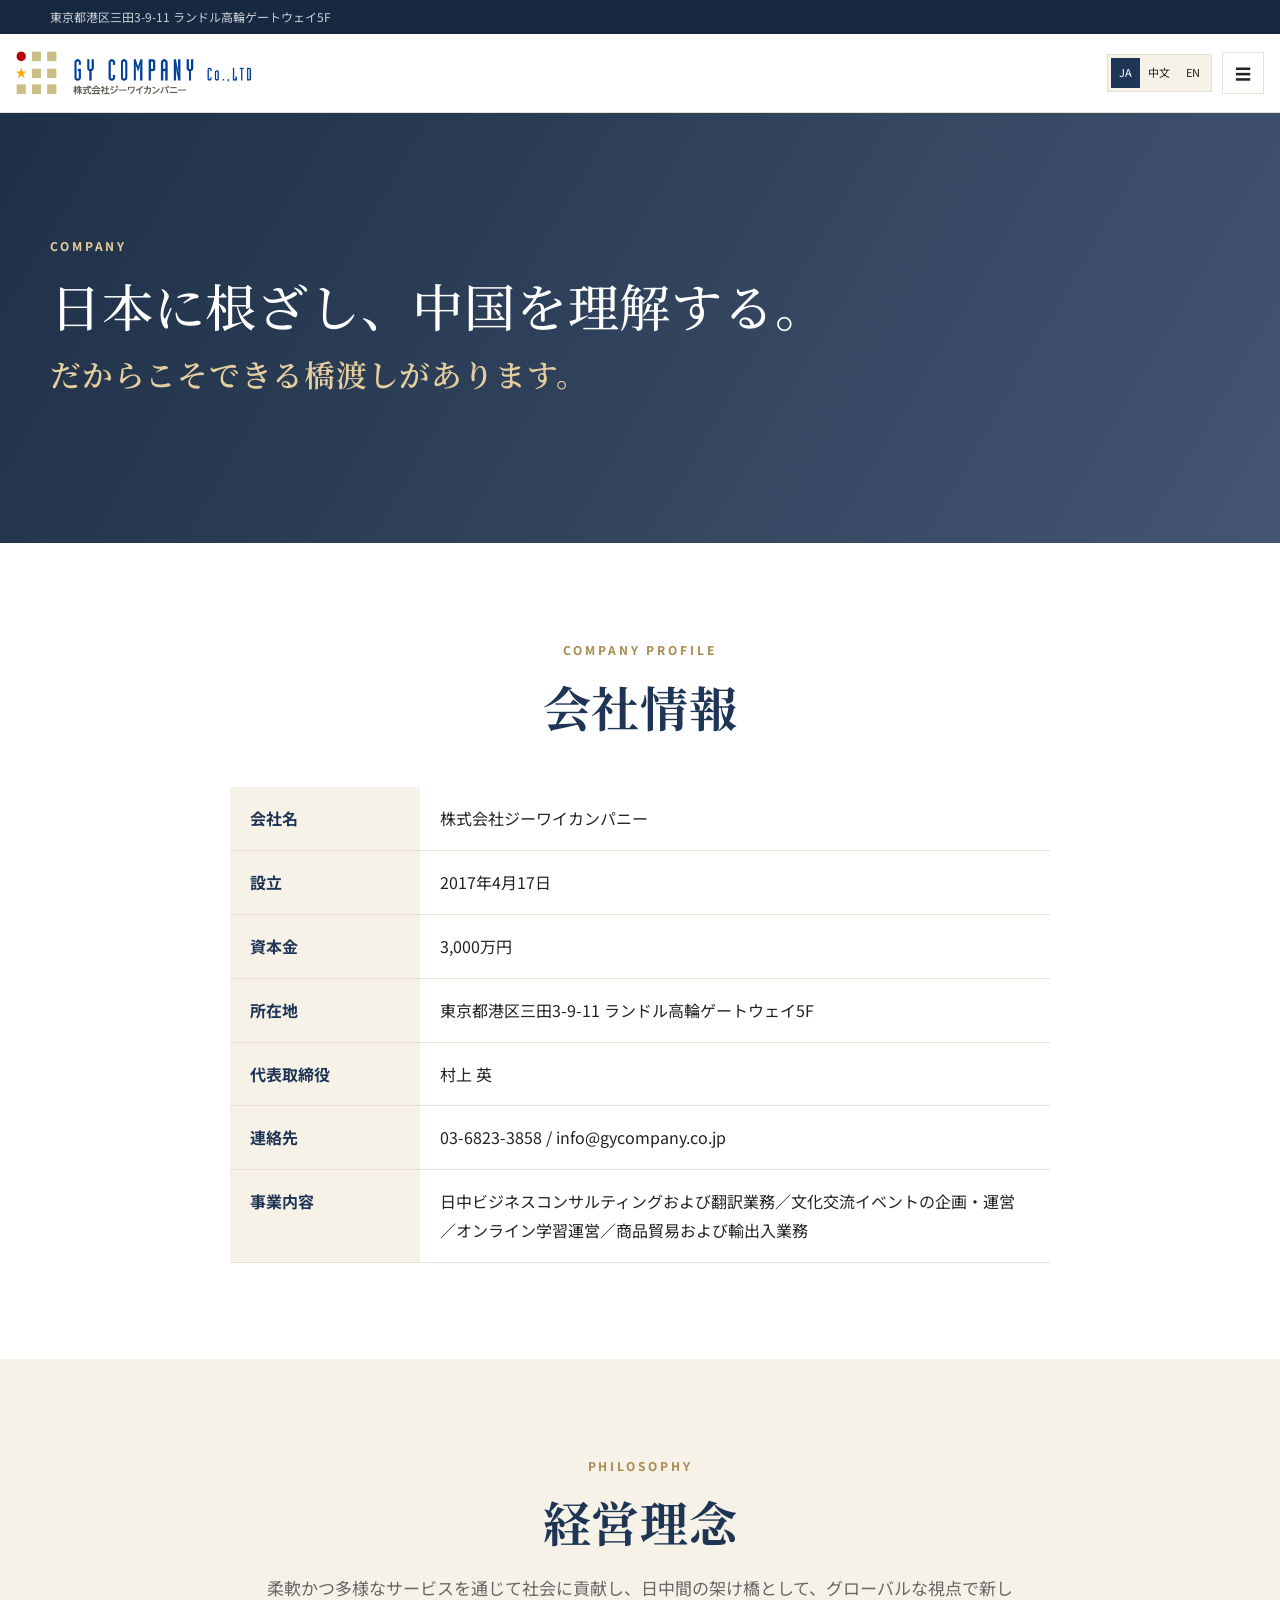
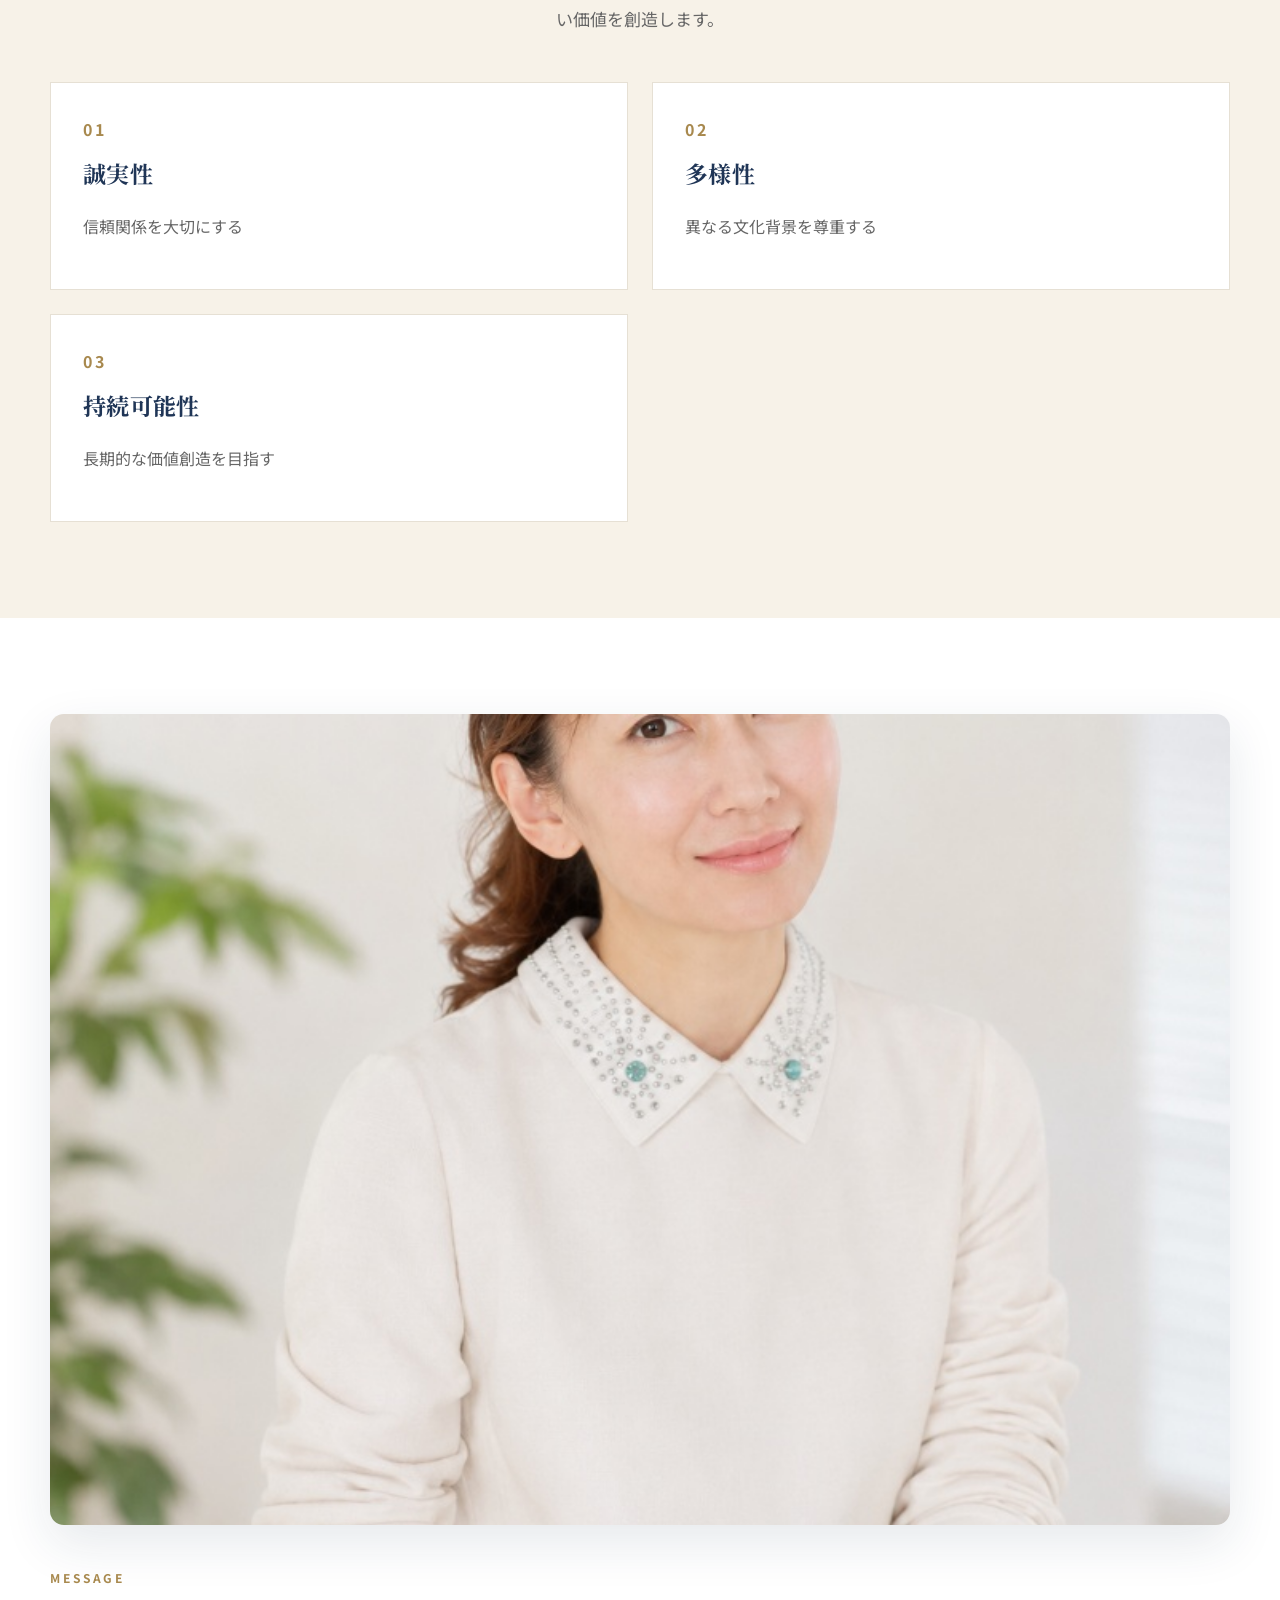
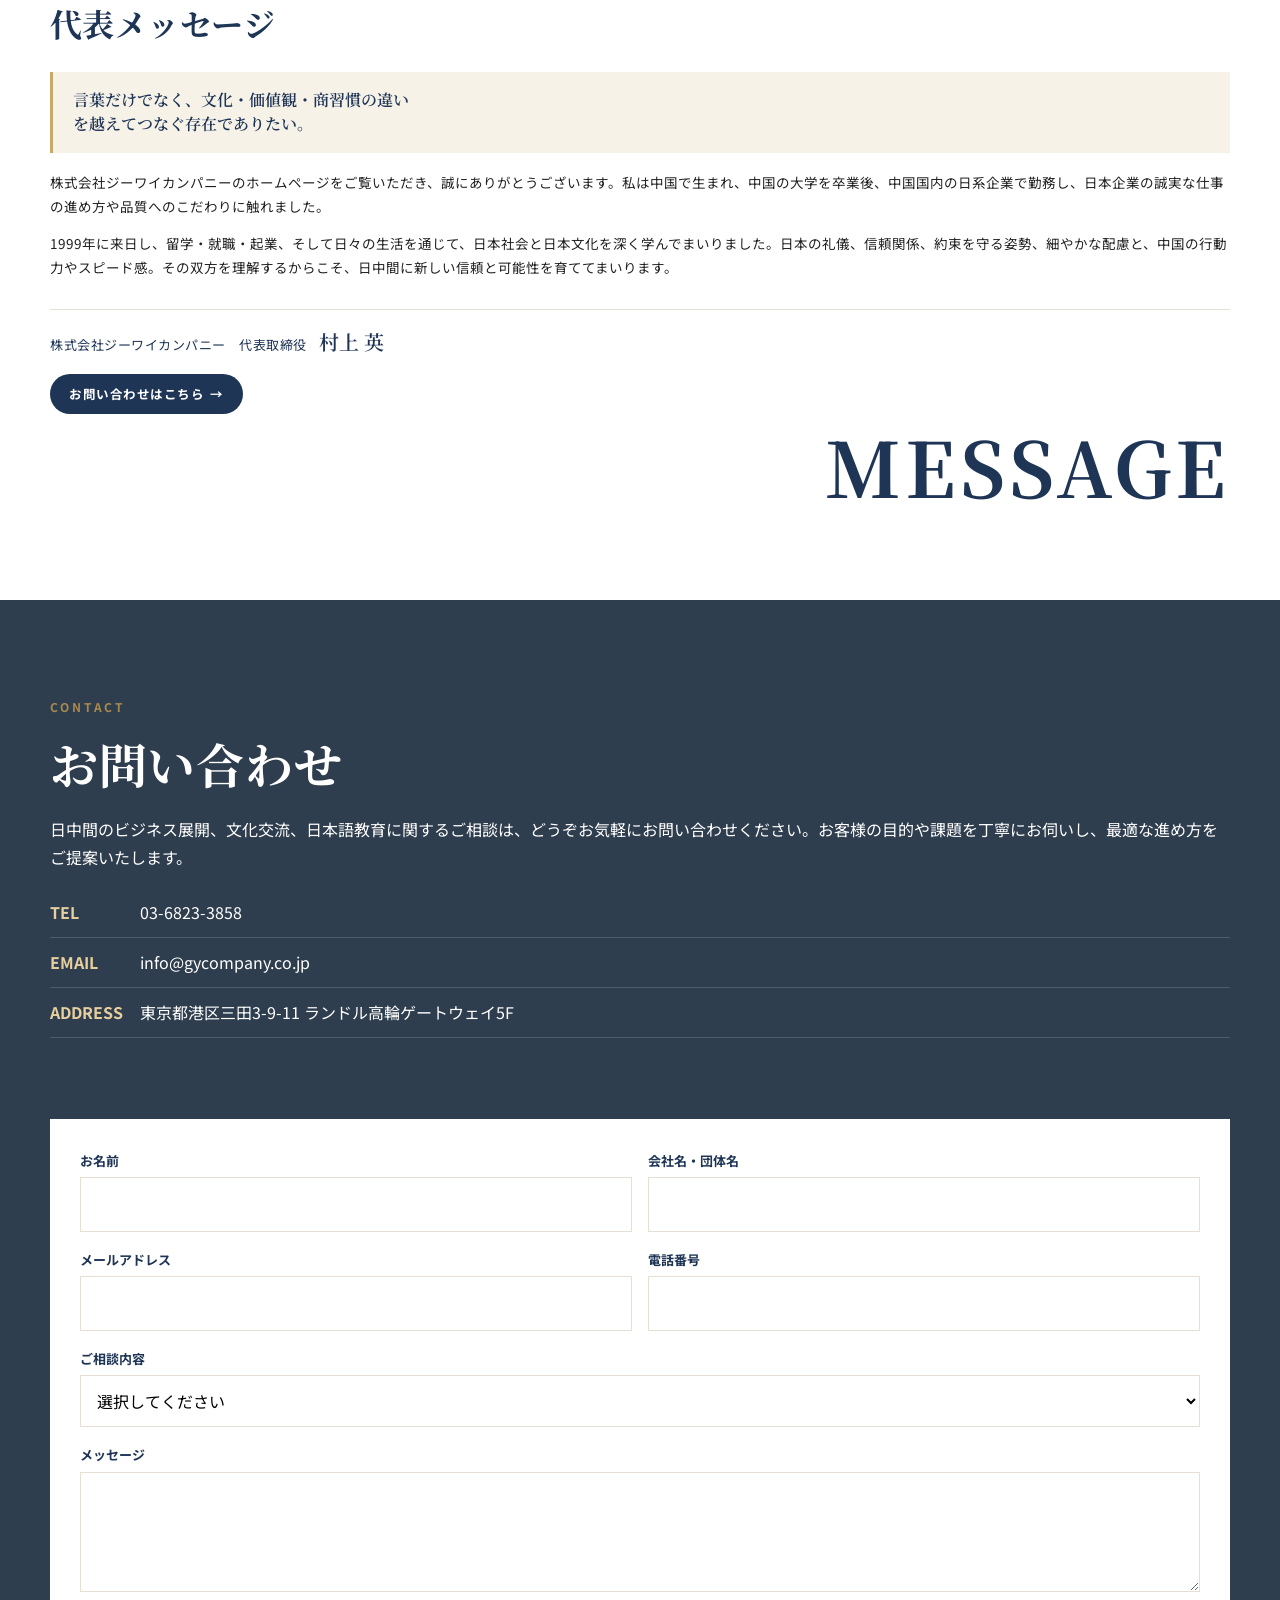
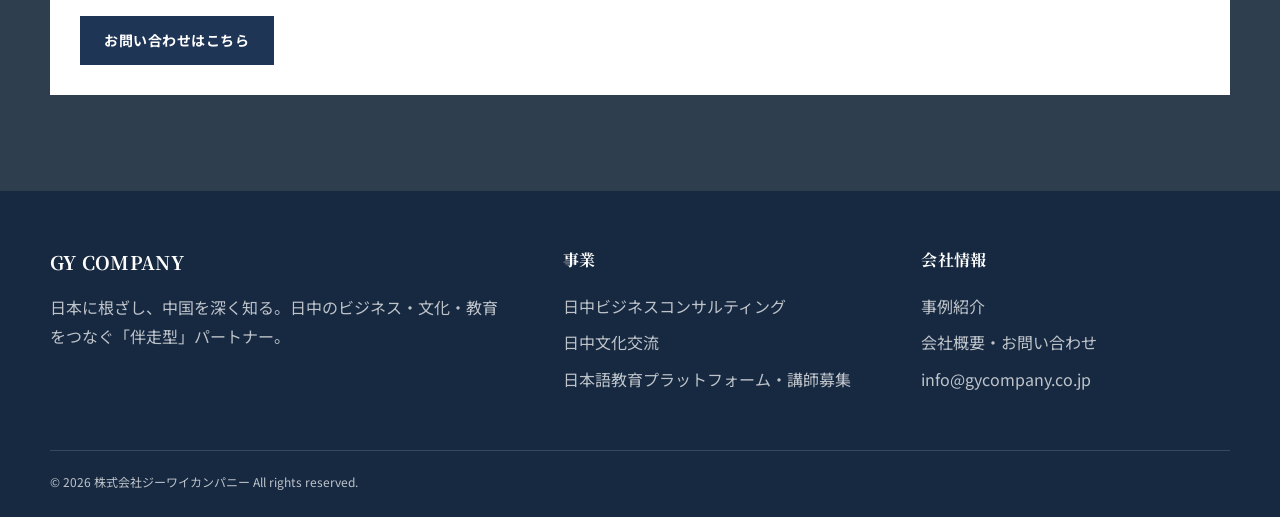
==== commit ed12d3e2: "feat(website): 新增价目表模块并优化网站页面 替换原有案例展示图片并新增多组配套配图，重构关于页面的代表致辞模块、添加负责人头像并优化排版样式，升级案例页面为现代化分栏特性展示模式并补充" ====
--- a/about.html
+++ b/about.html
@@ -3,6 +3,19 @@
 <main><section class="hero page-hero" style="--hero-image:url('https://picsum.photos/seed/modern-japan-office-building/1800/900')"><div class="container"><div class="hero-content"><div class="eyebrow" data-i18n="heroEyebrow">COMPANY</div><h1 class="page-hero-title" data-i18n="heroTitle" data-i18n-html="true">日本に根ざし、中国を理解する。<span class="page-hero-subtitle">だからこそできる橋渡しがあります。</span></h1></div></div></section>
 <section class="section"><div class="container narrow"><div class="section-head center"><div class="eyebrow" data-i18n="profileEyebrow">COMPANY PROFILE</div><h2 class="section-title" data-i18n="profileTitle">会社情報</h2></div><table class="profile-table"><tr><th data-i18n="companyNameLabel">会社名</th><td data-i18n="companyName">株式会社ジーワイカンパニー</td></tr><tr><th data-i18n="foundedLabel">設立</th><td data-i18n="founded">2017年4月17日</td></tr><tr><th data-i18n="capitalLabel">資本金</th><td data-i18n="capital">3,000万円</td></tr><tr><th data-i18n="addressLabel">所在地</th><td data-i18n="address">東京都港区三田3-9-11 ランドル高輪ゲートウェイ5F</td></tr><tr><th data-i18n="representativeLabel">代表取締役</th><td data-i18n="representative">村上 英</td></tr><tr><th data-i18n="contactLabel">連絡先</th><td data-i18n="contactValue">03-6823-3858 / info@gycompany.co.jp</td></tr><tr><th data-i18n="businessLabel">事業内容</th><td data-i18n="businessValue">日中ビジネスコンサルティングおよび翻訳業務／文化交流イベントの企画・運営／オンライン学習運営／商品貿易および輸出入業務</td></tr></table></div></section>
 <section class="section section-ivory"><div class="container"><div class="section-head center"><div class="eyebrow" data-i18n="philosophyEyebrow">PHILOSOPHY</div><h2 class="section-title" data-i18n="philosophyTitle">経営理念</h2><p class="section-lead" data-i18n="philosophyText">柔軟かつ多様なサービスを通じて社会に貢献し、日中間の架け橋として、グローバルな視点で新しい価値を創造します。</p></div><div class="grid-3"><article class="card"><div class="card-number">01</div><h3 data-i18n="value1">誠実性</h3><p data-i18n="value1Text">信頼関係を大切にする</p></article><article class="card"><div class="card-number">02</div><h3 data-i18n="value2">多様性</h3><p data-i18n="value2Text">異なる文化背景を尊重する</p></article><article class="card"><div class="card-number">03</div><h3 data-i18n="value3">持続可能性</h3><p data-i18n="value3Text">長期的な価値創造を目指す</p></article></div></div></section>
-<section class="section"><div class="container split"><div class="media reveal" style="background-image:url('https://picsum.photos/seed/corporate-leader-portrait/900/900')"></div><div class="reveal"><div class="eyebrow" data-i18n="messageEyebrow">MESSAGE</div><h2 class="section-title" data-i18n="messageTitle">代表メッセージ</h2><p data-i18n="messageP1">株式会社ジーワイカンパニーのホームページをご覧いただき、誠にありがとうございます。私は中国で生まれ、中国の大学を卒業後、中国国内の日系企業で勤務し、日本企業の誠実な仕事の進め方や品質へのこだわりに触れました。その後、1999年に来日し、留学・就職・起業、そして日々の生活を通じて、日本社会と日本文化を深く学んでまいりました。</p><p data-i18n="messageP2">日本で長く暮らす中で、礼儀、信頼関係、約束を守る姿勢、相手を思いやる心、細やかな配慮の大切さを実感しています。一方で、中国で育った者として、中国の行動力、スピード感、人とのつながりを大切にする文化も理解しています。</p><p data-i18n="messageP3">だからこそ、私たちは言葉だけでなく、文化・価値観・商習慣の違いを越えて、人・企業・地域・学びをつなぐ存在でありたいと考えています。ビジネスコンサルティング、文化交流、日本語教育を通じて、日中間に新しい信頼と可能性を育ててまいります。</p><p><b data-i18n="signature">株式会社ジーワイカンパニー　代表取締役　村上 英</b></p></div></div></section></main>
+<section class="section message-section"><div class="container split message-split">
+<div class="message-media reveal"><img src="assets/images/caseren.jpg" alt="代表取締役 村上英" loading="lazy"></div>
+<div class="message-copy reveal">
+<div class="eyebrow" data-i18n="messageEyebrow">MESSAGE</div>
+<h2 class="section-title" data-i18n="messageTitle">代表メッセージ</h2>
+<div class="message-quote" data-i18n="messageQuote" data-i18n-html="true">言葉だけでなく、文化・価値観・商習慣の違い<br>を越えてつなぐ存在でありたい。</div>
+<p data-i18n="messageP1">株式会社ジーワイカンパニーのホームページをご覧いただき、誠にありがとうございます。私は中国で生まれ、中国の大学を卒業後、中国国内の日系企業で勤務し、日本企業の誠実な仕事の進め方や品質へのこだわりに触れました。</p>
+<p data-i18n="messageP2">1999年に来日し、留学・就職・起業、そして日々の生活を通じて、日本社会と日本文化を深く学んでまいりました。日本の礼儀、信頼関係、約束を守る姿勢、細やかな配慮と、中国の行動力やスピード感。その双方を理解するからこそ、日中間に新しい信頼と可能性を育ててまいります。</p>
+<div class="message-signature"><span class="sig-org" data-i18n="messageOrg">株式会社ジーワイカンパニー　代表取締役</span><span class="sig-name" data-i18n="signature">村上 英</span></div>
+<a class="btn btn-primary btn-pill" href="#contact"><span data-i18n="inquiryCta">お問い合わせはこちら</span><span aria-hidden="true">→</span></a>
+<div class="message-watermark" aria-hidden="true">MESSAGE</div>
+</div>
+</div>
+</section></main>
 <section id="contact" class="section contact"><div class="container contact-grid"><div><div class="eyebrow" data-i18n="contactEyebrow">CONTACT</div><h2 class="section-title" data-i18n="inquiryTitle">お問い合わせ</h2><p data-i18n="contactLead">日中間のビジネス展開、文化交流、日本語教育に関するご相談は、どうぞお気軽にお問い合わせください。お客様の目的や課題を丁寧にお伺いし、最適な進め方をご提案いたします。</p><ul class="contact-list"><li><b>TEL</b>03-6823-3858</li><li><b>EMAIL</b>info@gycompany.co.jp</li><li><b>ADDRESS</b><span data-i18n="topAddress">東京都港区三田3-9-11 ランドル高輪ゲートウェイ5F</span></li></ul></div><form class="contact-form"><div class="form-grid"><div class="field"><label data-i18n="formName">お名前</label><input required></div><div class="field"><label data-i18n="formCompany">会社名・団体名</label><input></div></div><div class="form-grid"><div class="field"><label data-i18n="formEmail">メールアドレス</label><input type="email" required></div><div class="field"><label data-i18n="formPhone">電話番号</label><input type="tel"></div></div><div class="field"><label data-i18n="formTopic">ご相談内容</label><select required><option value="" data-i18n="formTopicPlaceholder">選択してください</option><option data-i18n="formTopicBusiness">日中ビジネス</option><option data-i18n="formTopicCulture">文化交流</option><option data-i18n="formTopicEducation">日本語教育・講師応募</option><option data-i18n="formTopicOther">その他</option></select></div><div class="field"><label data-i18n="formMessage">メッセージ</label><textarea required></textarea></div><button class="btn btn-primary" type="submit" data-i18n="inquiryCta">お問い合わせはこちら</button></form></div></section>
 <div data-site-footer></div><script src="assets/components.js"></script><script src="assets/i18n/ja.js"></script><script src="assets/i18n/zh.js"></script><script src="assets/i18n/en.js"></script><script src="assets/app.js"></script></body></html>
--- a/assets/styles.css
+++ b/assets/styles.css
@@ -89,6 +89,7 @@
 .page-hero .hero-content { padding: 78px 0; }
 .page-hero h1 { color: #fff; font-size: clamp(34px, 4vw, 52px); font-weight: 500; line-height: 1.35; }
 .page-hero-subtitle { display: block; margin-top: 12px; color: #e6cf9e; font-size: clamp(22px, 2.4vw, 34px); font-weight: 600; line-height: 1.45; }
+.hero-section-name { margin: -4px 0 18px; color: rgba(255,255,255,.84); font-size: 16px; font-weight: 600; }
 
 .grid-2 { display: grid; grid-template-columns: repeat(2, minmax(0,1fr)); gap: 34px; }
 .grid-3 { display: grid; grid-template-columns: repeat(3, minmax(0,1fr)); gap: 24px; }
@@ -100,6 +101,9 @@
 .card-dark { background: var(--c-primary-2); border-color: var(--c-primary-2); color: #fff; }
 .card-dark h3 { color: #fff; }
 .card-dark p { color: rgba(255,255,255,.72); }
+body[data-page="education"] .card { background: #fff; border-color: var(--c-border); color: var(--c-text); }
+body[data-page="education"] .card h3 { color: var(--c-primary); }
+body[data-page="education"] .card p, body[data-page="education"] .card .check-list li { color: var(--c-muted); }
 .business-card { display: flex; flex-direction: column; }
 .business-card .business-services { flex: 1; margin: 4px 0 24px; padding-top: 15px; border-top: 1px solid var(--c-border); color: var(--c-primary); font-size: 13px; font-weight: 600; line-height: 1.9; }
 .business-card.card-dark .business-services { border-color: rgba(255,255,255,.18); color: #e6cf9e; }
@@ -127,7 +131,81 @@
 .case-body { padding: 28px; }
 .case-body h3 { color: var(--c-primary); }
 .tag { display: inline-block; margin-bottom: 13px; color: var(--c-gold-deep); font-size: 11px; font-weight: 700; letter-spacing: .16em; text-transform: uppercase; }
+
+.case-features { display: flex; flex-direction: column; gap: 0; }
+.case-feature { padding: 64px 0; }
+.case-feature + .case-feature { border-top: 1px solid var(--c-border); }
+.case-feature-title { margin: 6px 0 18px; color: var(--c-primary); font-size: clamp(28px, 3.2vw, 40px); line-height: 1.4; }
+.case-feature-text > p { color: var(--c-muted); }
+.case-feature-icons { display: grid; grid-template-columns: repeat(auto-fit, minmax(18px, 1fr)); gap: 28px 20px; margin-top: 34px; }
+.case-feature-icon-item { text-align: center; }
+.case-feature-icon-item .icon { width: 36px; height: 36px; margin: 0 auto 14px; color: var(--c-gold-deep); }
+.case-feature-icon-item span { display: block; margin: 0 auto 12px; color: var(--c-primary); font-size: 13.5px; font-weight: 600; line-height: 1.6; }
+.case-feature-icon-item::after { content: ""; display: block; width: 26px; height: 2px; margin: 0 auto; background: var(--c-gold); }
+.case-feature-single { display: flex; align-items: center; gap: 20px; margin-top: 34px; }
+.icon-circle { flex: 0 0 auto; width: 62px; height: 62px; display: grid; place-items: center; border: 1.5px solid var(--c-gold-deep); border-radius: 50%; }
+.icon-circle .icon { width: 26px; height: 26px; margin: 0; color: var(--c-gold-deep); }
+.case-feature-single p { margin: 0; color: var(--c-primary); font-size: 14.5px; font-weight: 600; line-height: 1.8; white-space: pre-line; }
+.case-feature-media { position: relative; }
+.case-feature-media-main { aspect-ratio: 4/3; background: var(--c-primary-soft) center/cover; box-shadow: var(--shadow); }
+.case-feature-media-overlap { position: absolute; right: -26px; bottom: -34px; width: 54%; aspect-ratio: 4/3; background: var(--c-primary-soft) center/cover; border: 6px solid #fff; box-shadow: 0 20px 45px rgba(23,41,65,.25); }
+.case-feature-media-grid { margin-top: 16px; display: grid; grid-template-columns: repeat(3, 1fr); gap: 16px; }
+.case-feature-media-grid figure { margin: 0; }
+.case-feature-media-grid .thumb { aspect-ratio: 4/3; background: var(--c-primary-soft) center/cover; }
+.case-feature-media-grid figcaption { margin-top: 9px; padding: 0 2px; color: var(--c-primary); font-size: 10px; font-weight: 600; letter-spacing: -.01em; text-align: center; white-space: nowrap; overflow: hidden; text-overflow: ellipsis; }
+.case-feature-quote { display: flex; align-items: center; gap: 26px; margin-top: 56px; }
+.case-feature-quote .rule { flex: 1; height: 2px; background: var(--c-gold); opacity: .55; }
+.case-feature-quote p { margin: 0; color: var(--c-gold); font-family: var(--font-serif); font-size: clamp(17px, 2vw, 21px); text-align: center; white-space: nowrap; }
+@media (max-width: 1480px) {
+  .case-feature-media-overlap { right: -12px; bottom: -22px; width: 50%; }
+}
+@media (max-width: 680px) {
+  .case-feature { padding: 46px 0; }
+  .case-feature-media-overlap { position: static; width: 100%; margin-top: 14px; border-width: 4px; }
+  .case-feature-media-grid { grid-template-columns: repeat(3, 1fr); gap: 10px; }
+  .case-feature-quote { flex-direction: column; gap: 14px; }
+  .case-feature-quote .rule { width: 40px; height: 2px; }
+  .case-feature-quote p { white-space: normal; }
+}
 .quote { padding: 38px; border-left: 3px solid var(--c-gold); background: var(--c-ivory); font-family: var(--font-serif); font-size: 20px; }
+
+.message-section { position: relative; overflow: hidden; }
+.message-split { align-items: stretch; }
+.message-media { border-radius: 14px; overflow: hidden; box-shadow: var(--shadow); }
+.message-media img { display: block; width: 100%; height: 100%; aspect-ratio: 4/5; object-fit: cover; }
+.message-copy { display: flex; flex-direction: column; }
+.message-section .section-title { font-size: clamp(24px, 2.6vw, 32px); margin-bottom: 12px; }
+.message-quote { margin: 14px 0 18px; padding: 16px 20px; border-left: 3px solid var(--c-gold); background: var(--c-ivory); color: var(--c-primary); font-family: var(--font-serif); font-size: clamp(14.5px, 1.4vw, 16px); font-weight: 600; line-height: 1.55; white-space: pre-line; }
+.message-section p { font-size: 13.5px; line-height: 1.75; }
+.message-signature { display: flex; align-items: baseline; flex-wrap: wrap; gap: 12px; margin-top: 16px; padding-top: 14px; border-top: 1px solid var(--c-border); }
+.message-signature .sig-org { color: var(--c-primary); font-size: 13px; letter-spacing: .04em; white-space: nowrap; }
+.message-signature .sig-name { color: var(--c-primary); font-family: var(--font-serif); font-size: 20px; font-weight: 600; white-space: nowrap; }
+.message-section .btn { margin-top: 14px; min-height: 38px; padding: 8px 18px; gap: 6px; font-size: 12.5px; align-self: flex-start; }
+.btn-pill { border-radius: 999px; }
+.message-watermark { margin-top: auto; padding-top: 14px; color: var(--c-primary); font-family: var(--font-serif); font-size: clamp(46px, 6vw, 76px); font-weight: 700; letter-spacing: .05em; line-height: 1; white-space: nowrap; overflow: hidden; user-select: none; text-align: right; }
+@media (max-width: 1480px) {
+  .message-media img { aspect-ratio: 16/11; }
+}
+@media (max-width: 680px) {
+  .message-split { align-items: start; }
+  .message-watermark { font-size: clamp(34px, 12vw, 52px); margin-top: 18px; }
+}
+.pricing-card { max-width: 760px; margin: 0 auto; padding: 40px; border: 1px solid var(--c-border); background: #fff; text-align: center; }
+.pricing-tags { display: flex; flex-wrap: wrap; justify-content: center; gap: 10px; margin-bottom: 28px; }
+.pricing-tags span { padding: 7px 16px; border: 1px solid var(--c-border); border-radius: 999px; color: var(--c-primary); font-size: 12.5px; font-weight: 600; }
+.pricing-list { list-style: none; margin: 0 0 24px; padding: 0; text-align: left; }
+.pricing-list li { display: flex; align-items: center; justify-content: space-between; gap: 16px; padding: 13px 4px; border-bottom: 1px solid var(--c-border); }
+.pricing-list li span { color: var(--c-text); font-size: 14.5px; }
+.pricing-list li b { color: var(--c-gold-deep); font-size: 14.5px; white-space: nowrap; }
+.pricing-note { margin-bottom: 26px; color: var(--c-muted); font-size: 12.5px; }
+.pricing-dialog { width: min(920px, 92vw); max-height: 90vh; padding: 0; border: 0; background: transparent; overflow: visible; }
+.pricing-dialog::backdrop { background: rgba(23, 41, 65, .72); }
+.pricing-dialog img { width: 100%; max-height: 86vh; object-fit: contain; background: #fff; }
+.pricing-dialog-close { position: absolute; top: -18px; right: -18px; width: 38px; height: 38px; border: 0; border-radius: 50%; background: #fff; box-shadow: var(--shadow); color: var(--c-primary); font-size: 20px; line-height: 1; cursor: pointer; }
+@media (max-width: 680px) {
+  .pricing-card { padding: 26px 20px; }
+  .pricing-dialog-close { top: -14px; right: 0; }
+}
 .profile-table { width: 100%; border-collapse: collapse; }
 .profile-table th, .profile-table td { padding: 17px 20px; border-bottom: 1px solid var(--c-border); text-align: left; vertical-align: top; }
 .profile-table th { width: 190px; color: var(--c-primary); background: var(--c-ivory); }
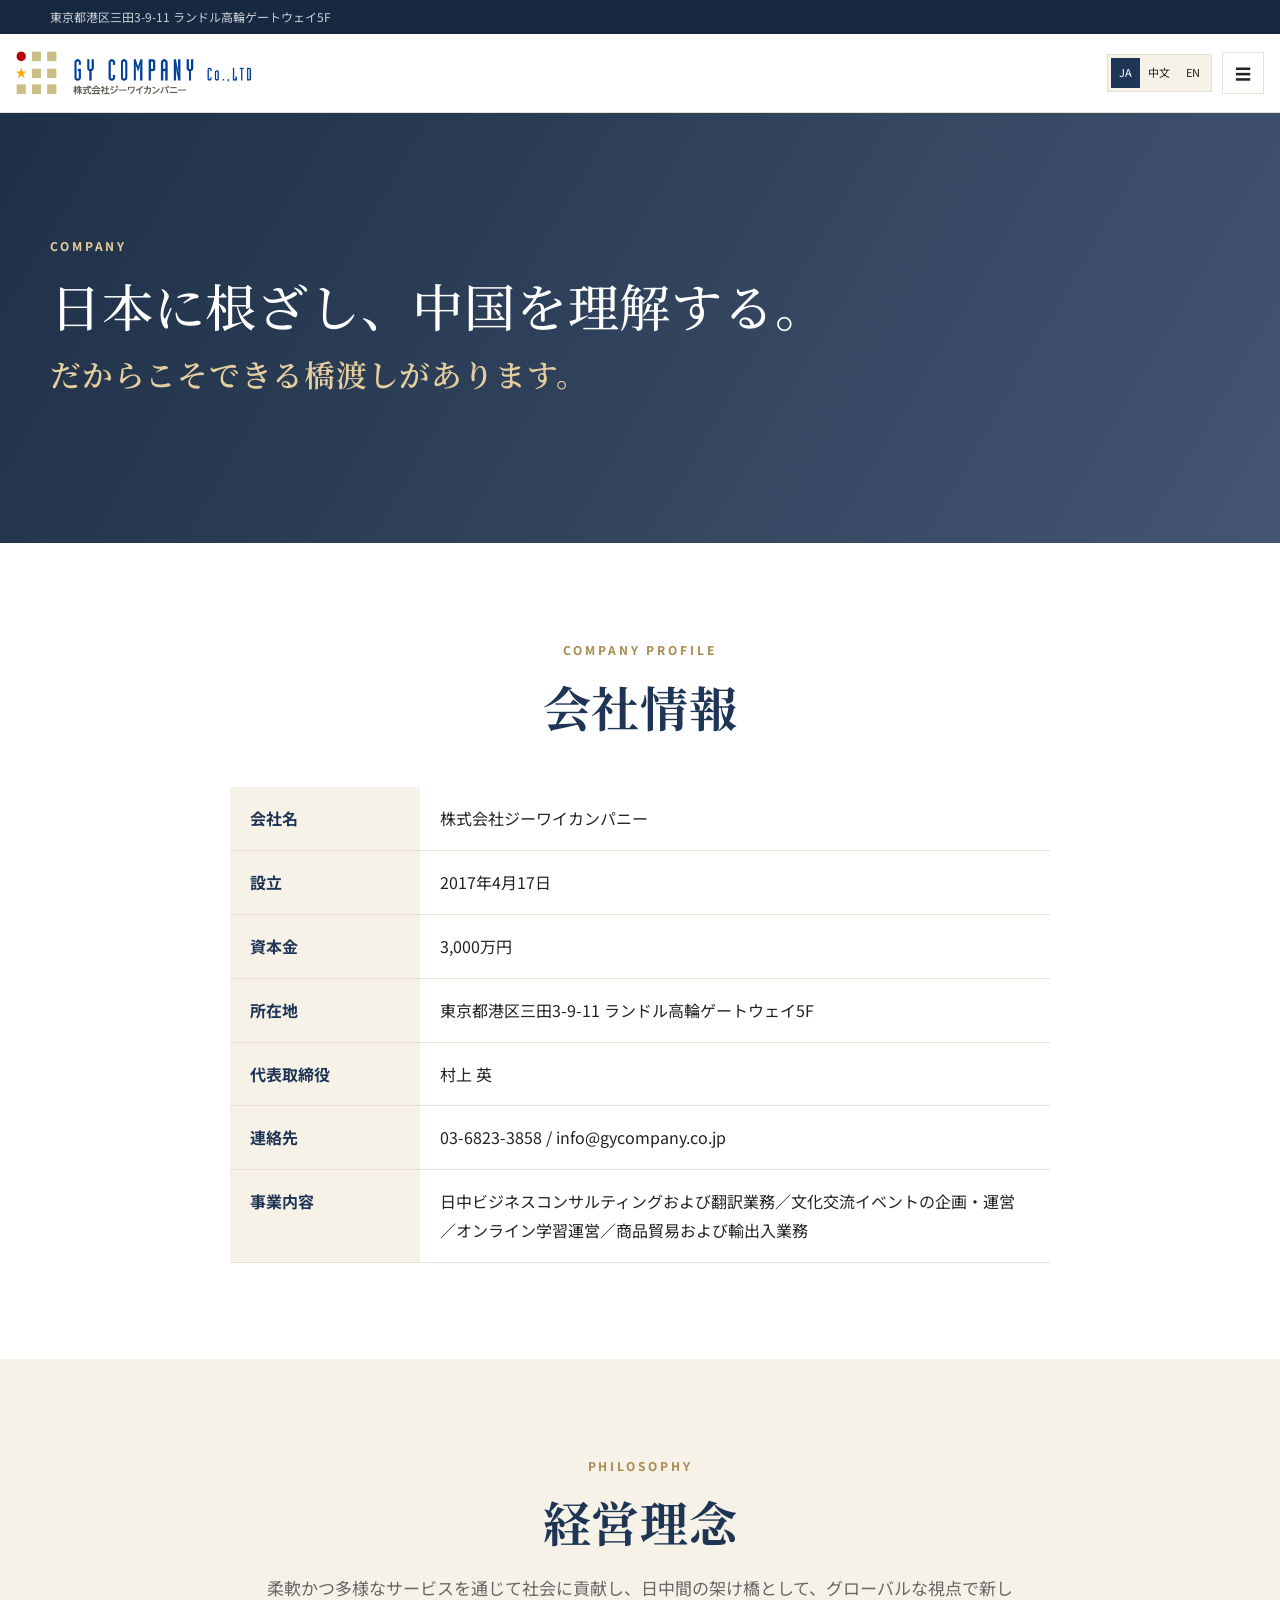
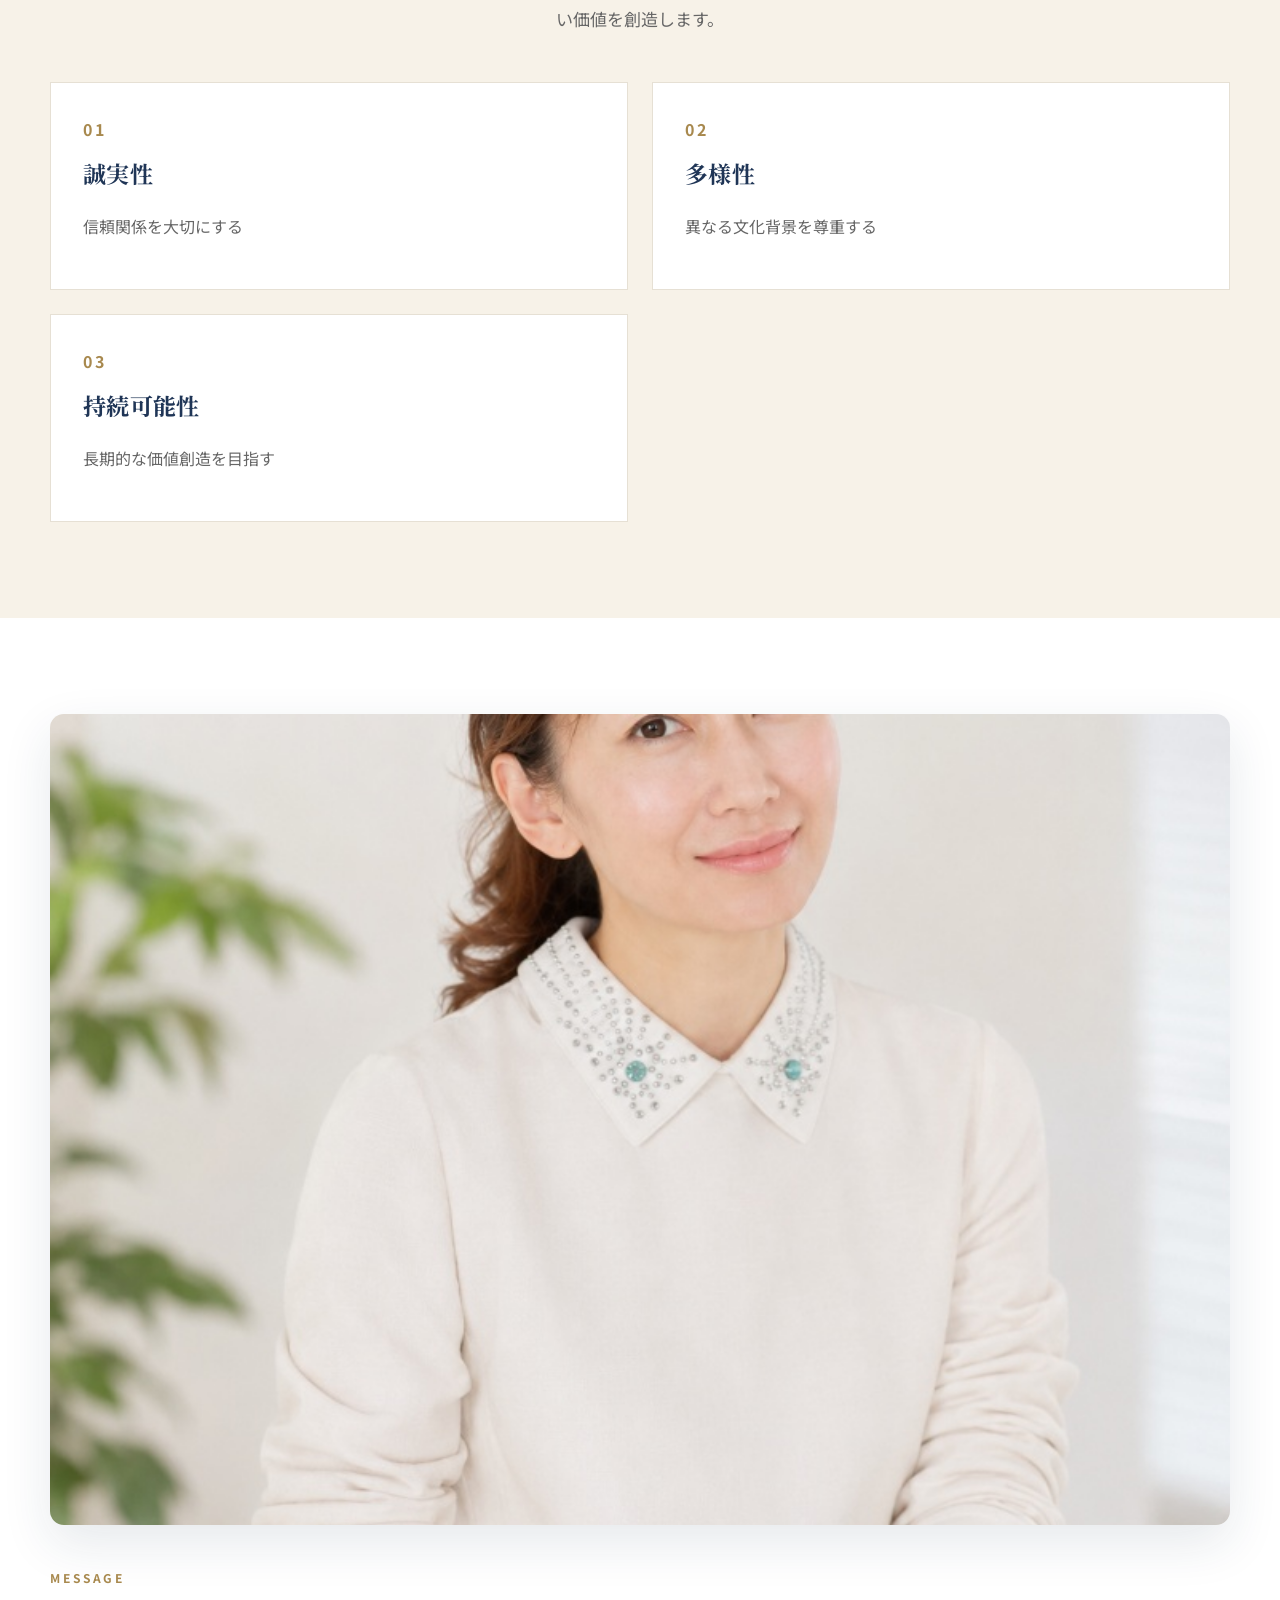
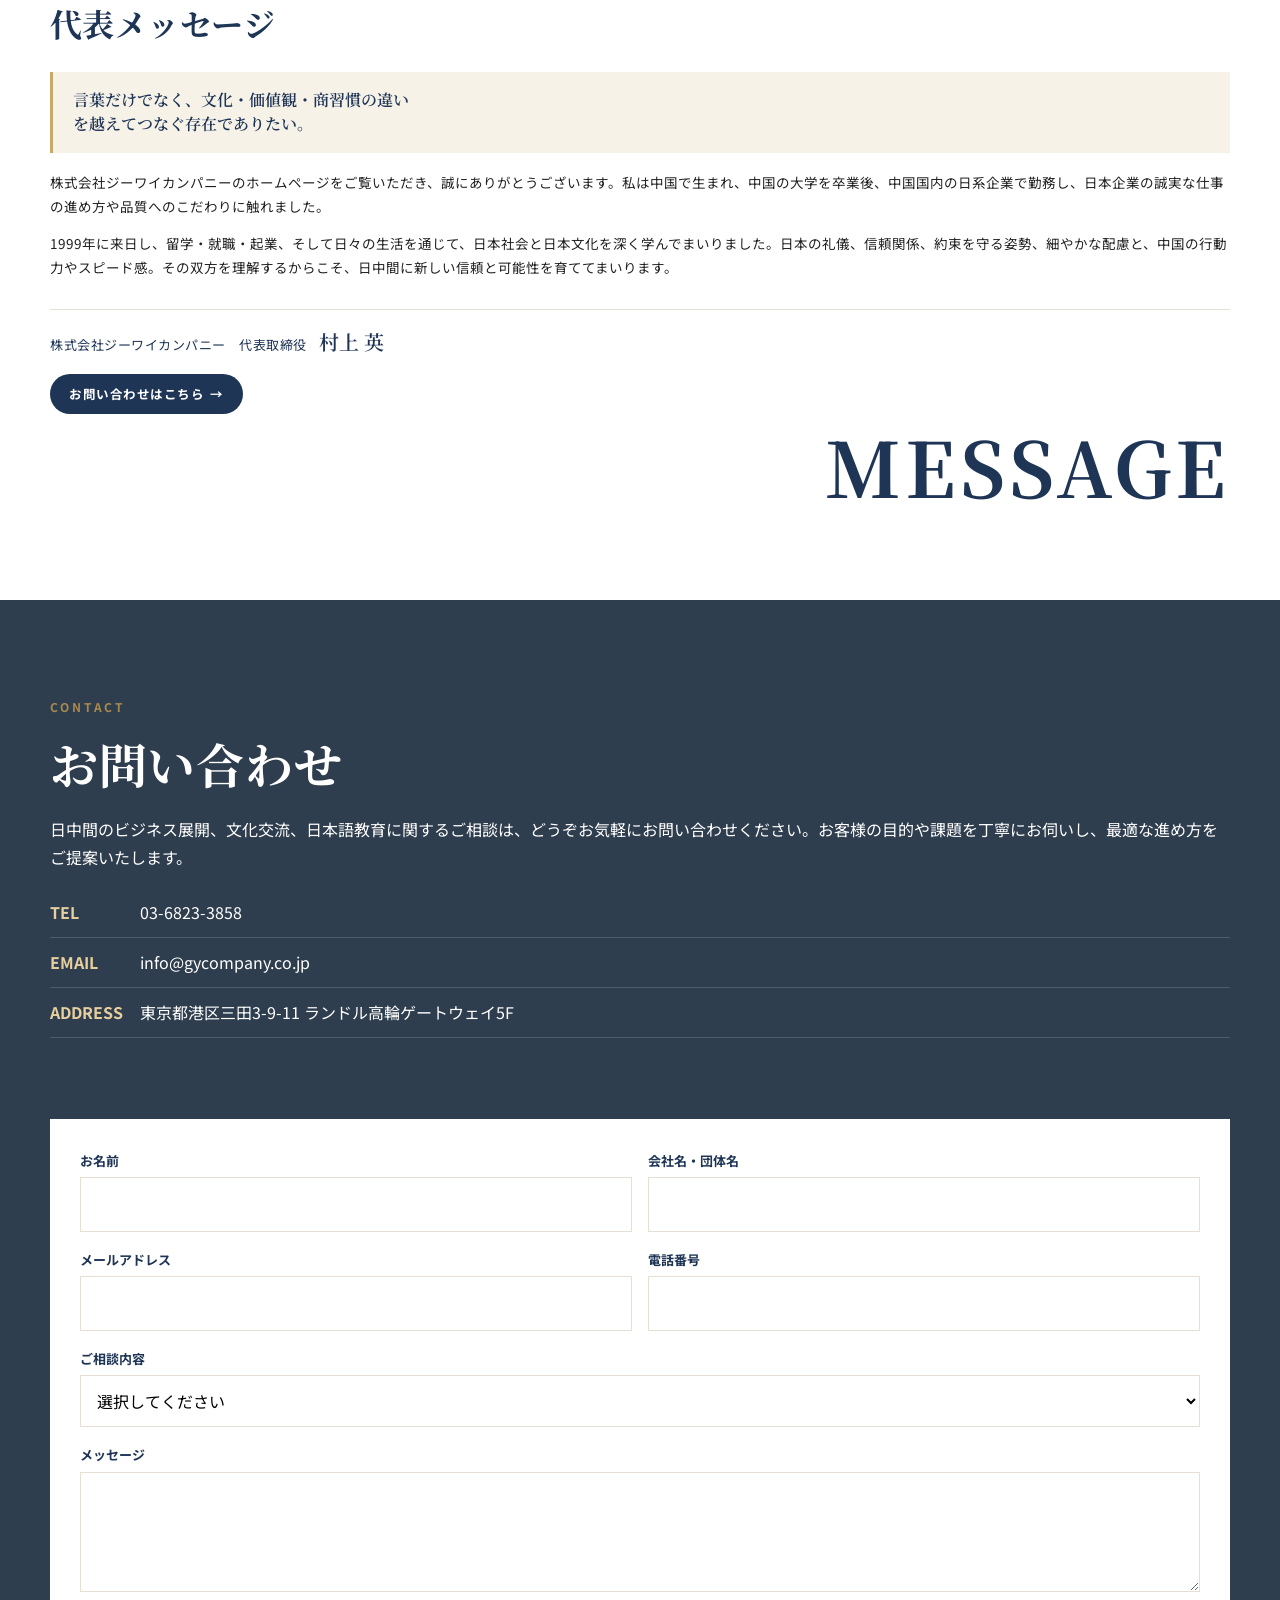
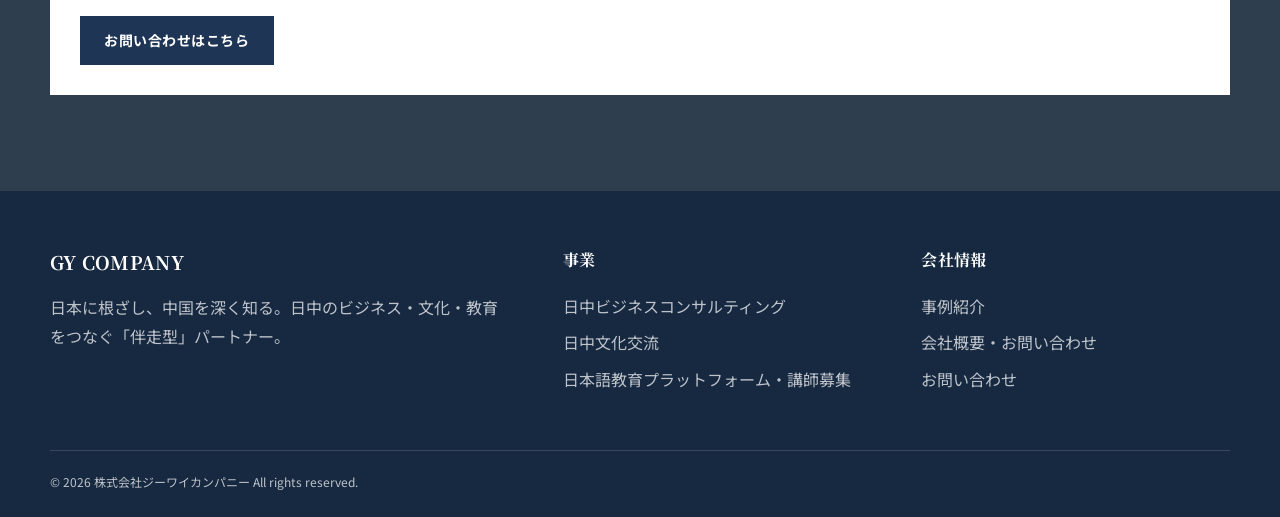
==== commit e28b4fce: "feat: 优化联系表单体验并添加咨询主题自动预选 - 集成FormSubmit服务实现联系表单实际提交，补充表单字段名与配置参数 - 新增根据URL查询参数自动预选联系表单主题的逻辑 - 更新全站联" ====
--- a/about.html
+++ b/about.html
@@ -17,5 +17,5 @@
 </div>
 </div>
 </section></main>
-<section id="contact" class="section contact"><div class="container contact-grid"><div><div class="eyebrow" data-i18n="contactEyebrow">CONTACT</div><h2 class="section-title" data-i18n="inquiryTitle">お問い合わせ</h2><p data-i18n="contactLead">日中間のビジネス展開、文化交流、日本語教育に関するご相談は、どうぞお気軽にお問い合わせください。お客様の目的や課題を丁寧にお伺いし、最適な進め方をご提案いたします。</p><ul class="contact-list"><li><b>TEL</b>03-6823-3858</li><li><b>EMAIL</b>info@gycompany.co.jp</li><li><b>ADDRESS</b><span data-i18n="topAddress">東京都港区三田3-9-11 ランドル高輪ゲートウェイ5F</span></li></ul></div><form class="contact-form"><div class="form-grid"><div class="field"><label data-i18n="formName">お名前</label><input required></div><div class="field"><label data-i18n="formCompany">会社名・団体名</label><input></div></div><div class="form-grid"><div class="field"><label data-i18n="formEmail">メールアドレス</label><input type="email" required></div><div class="field"><label data-i18n="formPhone">電話番号</label><input type="tel"></div></div><div class="field"><label data-i18n="formTopic">ご相談内容</label><select required><option value="" data-i18n="formTopicPlaceholder">選択してください</option><option data-i18n="formTopicBusiness">日中ビジネス</option><option data-i18n="formTopicCulture">文化交流</option><option data-i18n="formTopicEducation">日本語教育・講師応募</option><option data-i18n="formTopicOther">その他</option></select></div><div class="field"><label data-i18n="formMessage">メッセージ</label><textarea required></textarea></div><button class="btn btn-primary" type="submit" data-i18n="inquiryCta">お問い合わせはこちら</button></form></div></section>
+<section id="contact" class="section contact"><div class="container contact-grid"><div><div class="eyebrow" data-i18n="contactEyebrow">CONTACT</div><h2 class="section-title" data-i18n="inquiryTitle">お問い合わせ</h2><p data-i18n="contactLead">日中間のビジネス展開、文化交流、日本語教育に関するご相談は、どうぞお気軽にお問い合わせください。お客様の目的や課題を丁寧にお伺いし、最適な進め方をご提案いたします。</p><ul class="contact-list"><li><b>TEL</b>03-6823-3858</li><li><b>EMAIL</b>info@gycompany.co.jp</li><li><b>ADDRESS</b><span data-i18n="topAddress">東京都港区三田3-9-11 ランドル高輪ゲートウェイ5F</span></li></ul></div><form class="contact-form" action="https://formsubmit.co/omnidesksupportcocreationsrv@gmail.com" method="POST"><input type="hidden" name="_subject" value="GY COMPANY website inquiry"><input type="hidden" name="_template" value="table"><input type="hidden" name="_captcha" value="false"><div class="form-grid"><div class="field"><label data-i18n="formName">お名前</label><input name="name" required></div><div class="field"><label data-i18n="formCompany">会社名・団体名</label><input name="company"></div></div><div class="form-grid"><div class="field"><label data-i18n="formEmail">メールアドレス</label><input name="email" type="email" required></div><div class="field"><label data-i18n="formPhone">電話番号</label><input name="phone" type="tel"></div></div><div class="field"><label data-i18n="formTopic">ご相談内容</label><select name="topic" required><option value="" data-i18n="formTopicPlaceholder">選択してください</option><option value="Japan-China Business" data-i18n="formTopicBusiness">日中ビジネス</option><option value="Cultural Exchange" data-i18n="formTopicCulture">文化交流</option><option value="Japanese Education / Teaching Application" data-i18n="formTopicEducation">日本語教育・講師応募</option><option value="Other" data-i18n="formTopicOther">その他</option></select></div><div class="field"><label data-i18n="formMessage">メッセージ</label><textarea name="message" required></textarea></div><button class="btn btn-primary" type="submit" data-i18n="inquiryCta">お問い合わせはこちら</button></form></div></section>
 <div data-site-footer></div><script src="assets/components.js"></script><script src="assets/i18n/ja.js"></script><script src="assets/i18n/zh.js"></script><script src="assets/i18n/en.js"></script><script src="assets/app.js"></script></body></html>
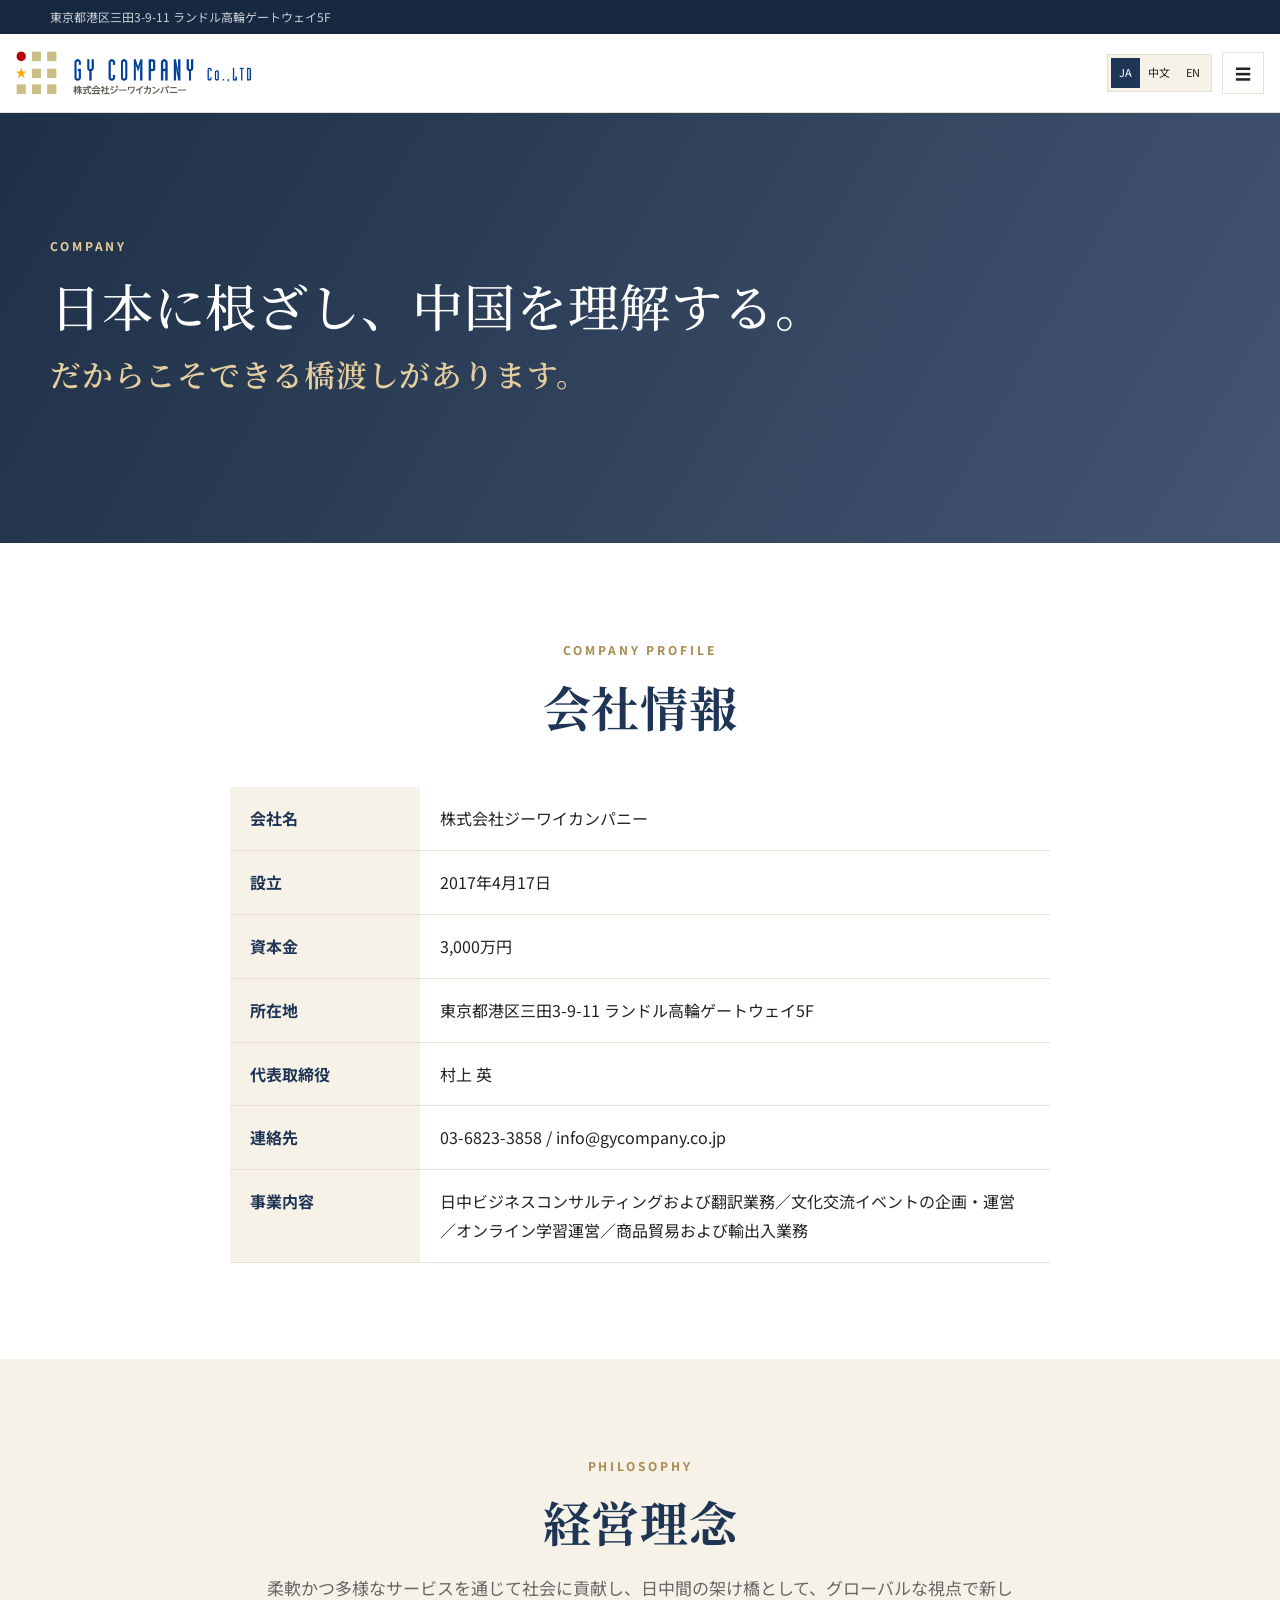
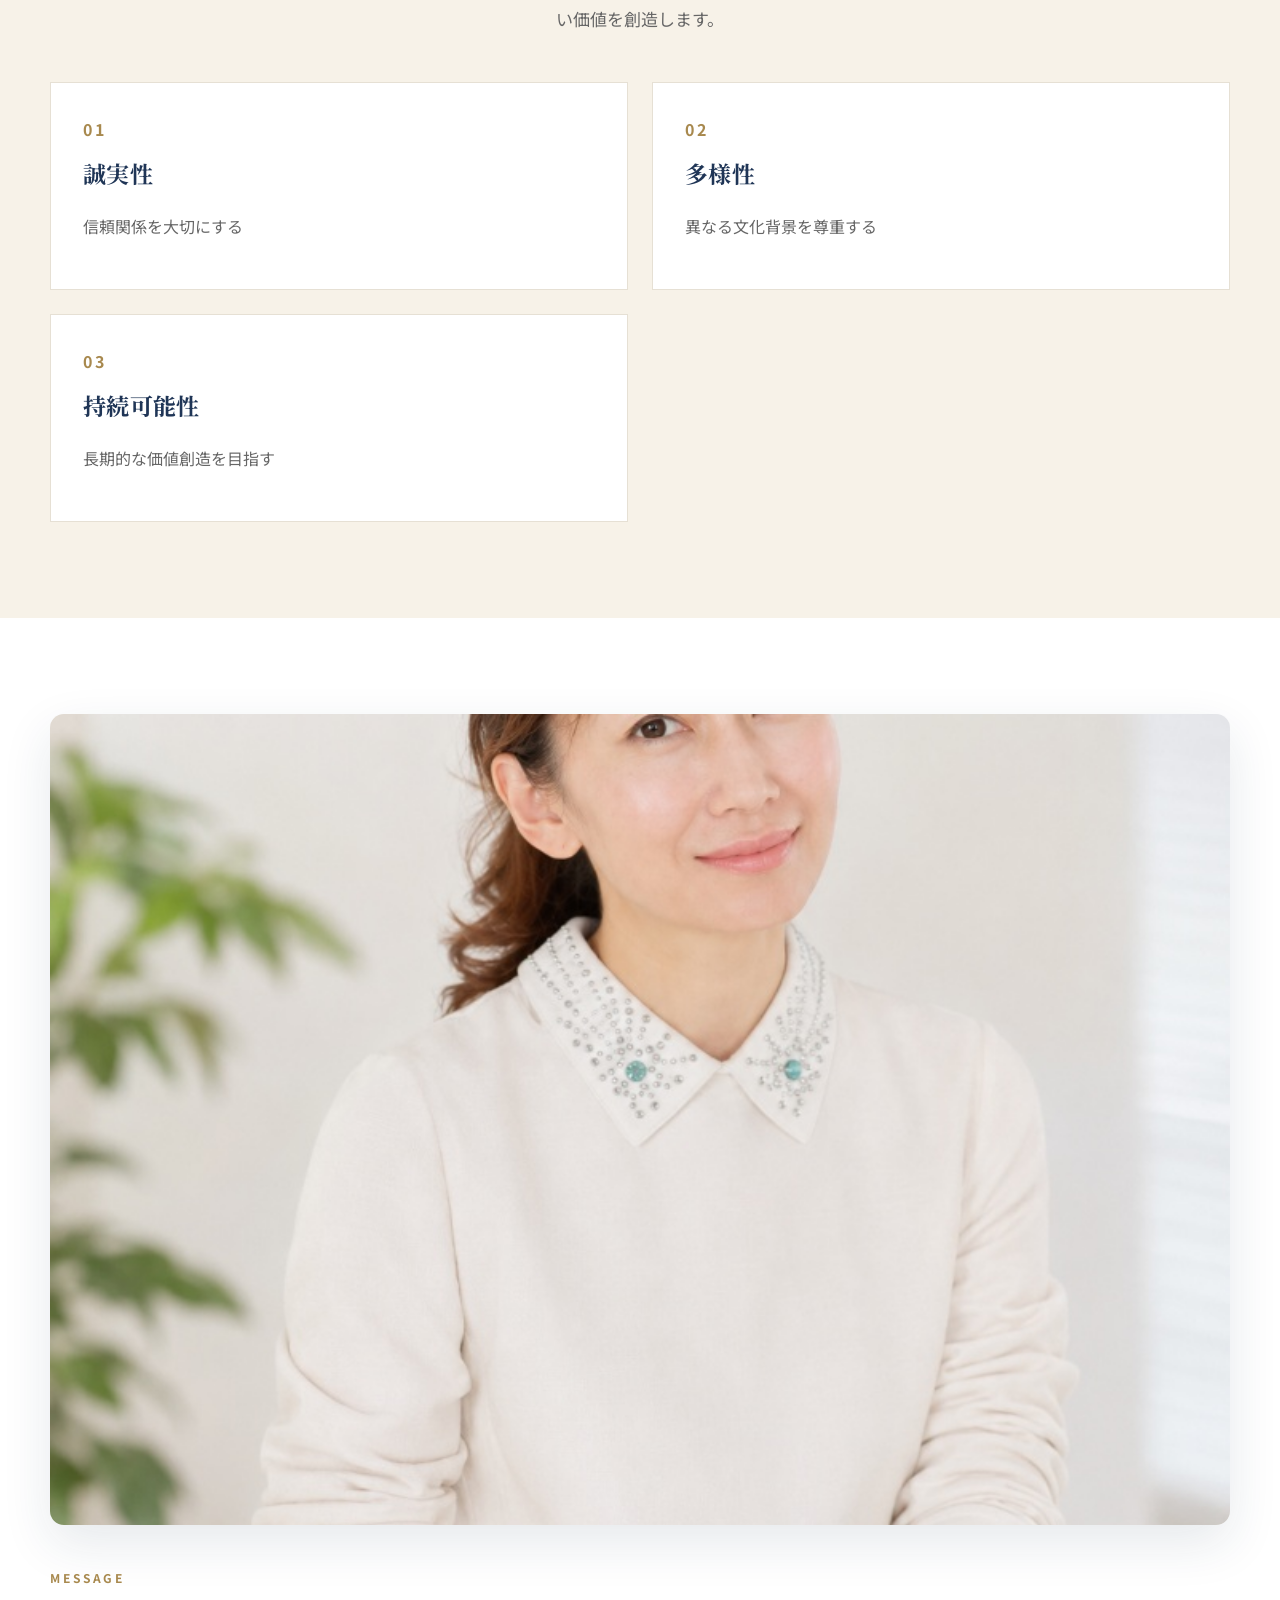
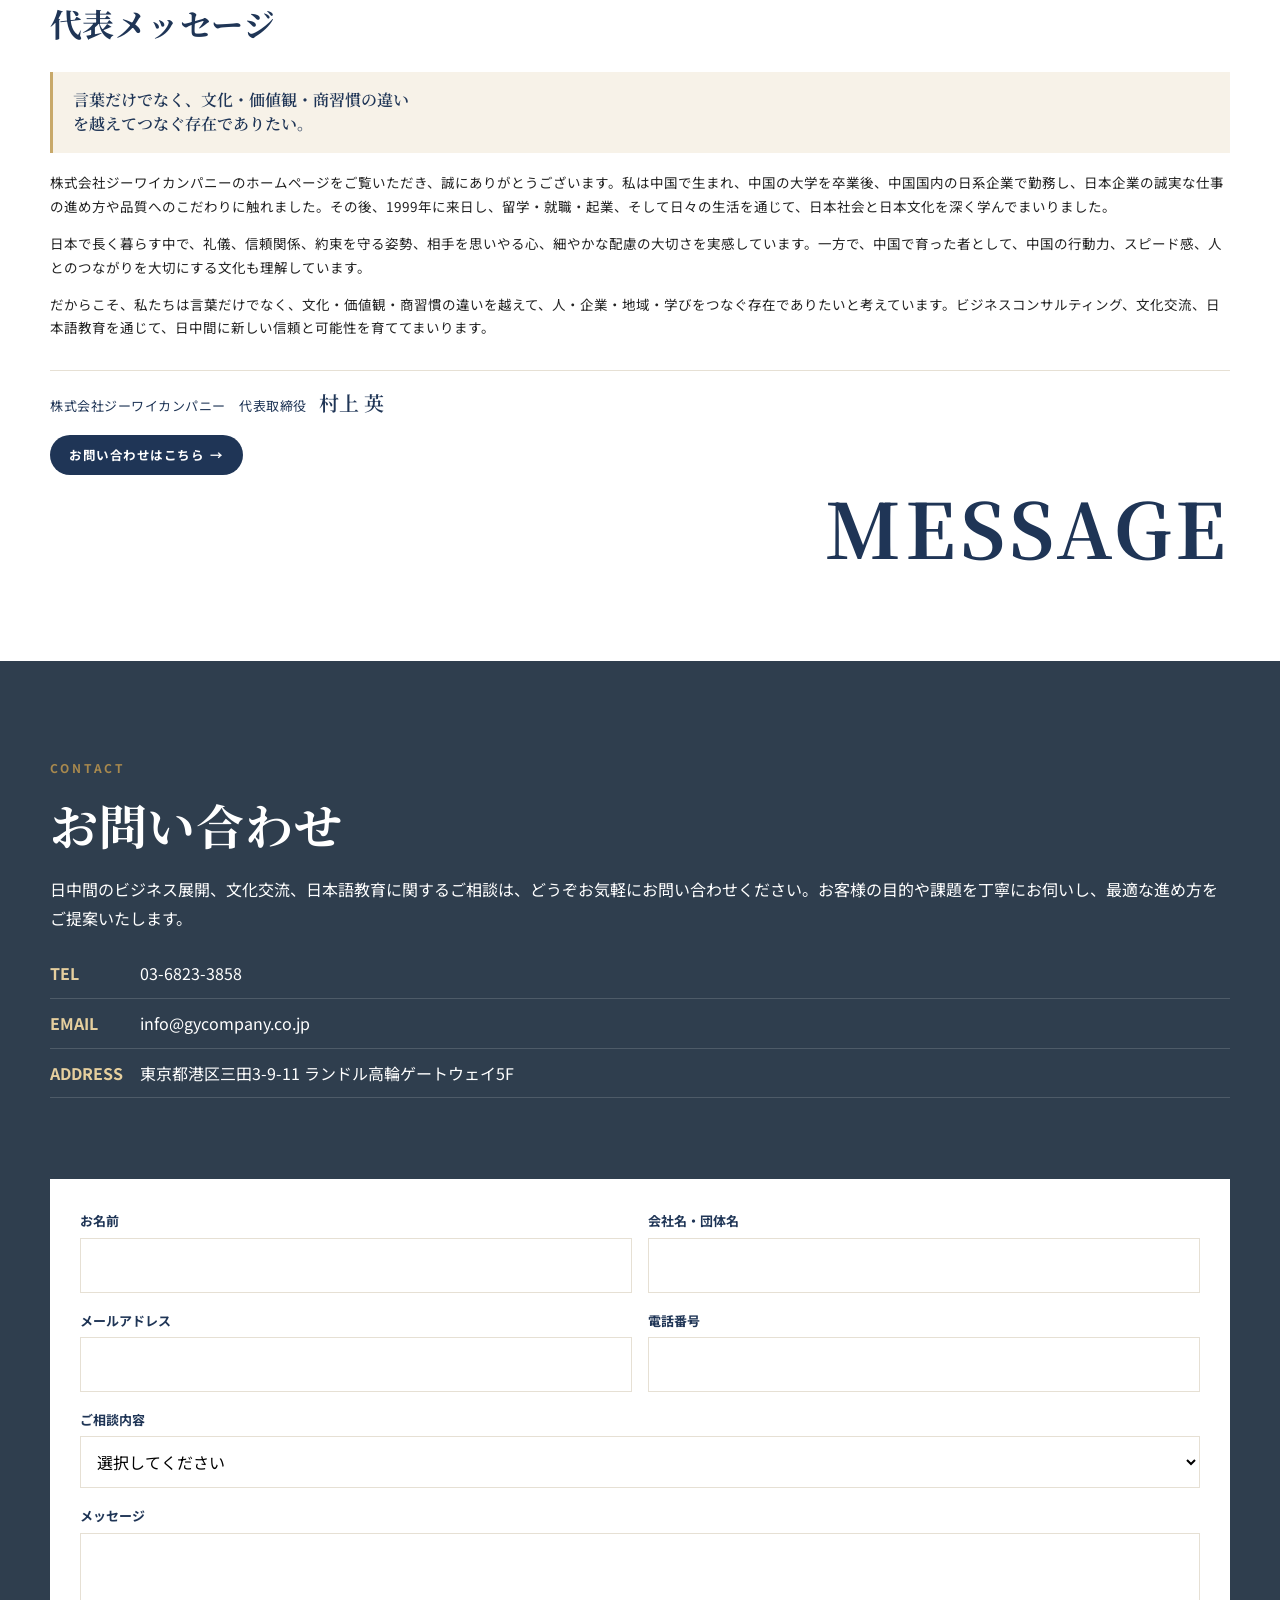
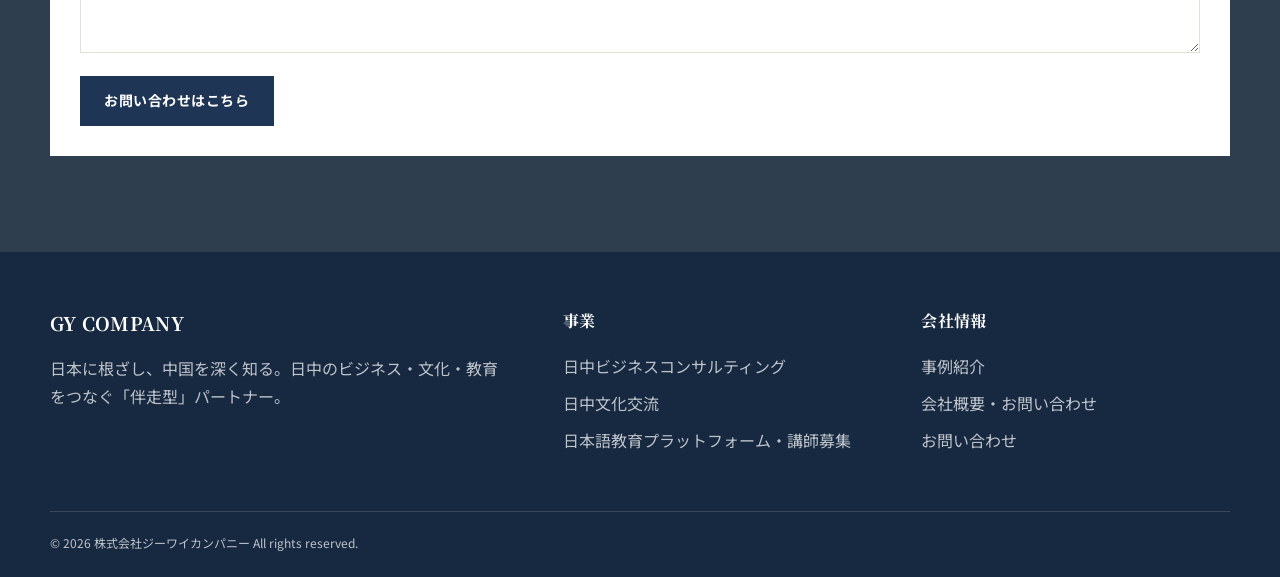
==== commit f488de6f: "feat(website): 添加联系表单提交成功后的感谢页面，优化全站文案 - 新增thanks.html页面作为表单提交成功后的展示页面，适配中英日三语言 - 在首页和关于页的联系表单中添加_ne" ====
--- a/about.html
+++ b/about.html
@@ -9,13 +9,14 @@
 <div class="eyebrow" data-i18n="messageEyebrow">MESSAGE</div>
 <h2 class="section-title" data-i18n="messageTitle">代表メッセージ</h2>
 <div class="message-quote" data-i18n="messageQuote" data-i18n-html="true">言葉だけでなく、文化・価値観・商習慣の違い<br>を越えてつなぐ存在でありたい。</div>
-<p data-i18n="messageP1">株式会社ジーワイカンパニーのホームページをご覧いただき、誠にありがとうございます。私は中国で生まれ、中国の大学を卒業後、中国国内の日系企業で勤務し、日本企業の誠実な仕事の進め方や品質へのこだわりに触れました。</p>
-<p data-i18n="messageP2">1999年に来日し、留学・就職・起業、そして日々の生活を通じて、日本社会と日本文化を深く学んでまいりました。日本の礼儀、信頼関係、約束を守る姿勢、細やかな配慮と、中国の行動力やスピード感。その双方を理解するからこそ、日中間に新しい信頼と可能性を育ててまいります。</p>
+<p data-i18n="messageP1">株式会社ジーワイカンパニーのホームページをご覧いただき、誠にありがとうございます。私は中国で生まれ、中国の大学を卒業後、中国国内の日系企業で勤務し、日本企業の誠実な仕事の進め方や品質へのこだわりに触れました。その後、1999年に来日し、留学・就職・起業、そして日々の生活を通じて、日本社会と日本文化を深く学んでまいりました。</p>
+<p data-i18n="messageP2">日本で長く暮らす中で、礼儀、信頼関係、約束を守る姿勢、相手を思いやる心、細やかな配慮の大切さを実感しています。一方で、中国で育った者として、中国の行動力、スピード感、人とのつながりを大切にする文化も理解しています。</p>
+<p data-i18n="messageP3">だからこそ、私たちは言葉だけでなく、文化・価値観・商習慣の違いを越えて、人・企業・地域・学びをつなぐ存在でありたいと考えています。ビジネスコンサルティング、文化交流、日本語教育を通じて、日中間に新しい信頼と可能性を育ててまいります。</p>
 <div class="message-signature"><span class="sig-org" data-i18n="messageOrg">株式会社ジーワイカンパニー　代表取締役</span><span class="sig-name" data-i18n="signature">村上 英</span></div>
 <a class="btn btn-primary btn-pill" href="#contact"><span data-i18n="inquiryCta">お問い合わせはこちら</span><span aria-hidden="true">→</span></a>
 <div class="message-watermark" aria-hidden="true">MESSAGE</div>
 </div>
 </div>
 </section></main>
-<section id="contact" class="section contact"><div class="container contact-grid"><div><div class="eyebrow" data-i18n="contactEyebrow">CONTACT</div><h2 class="section-title" data-i18n="inquiryTitle">お問い合わせ</h2><p data-i18n="contactLead">日中間のビジネス展開、文化交流、日本語教育に関するご相談は、どうぞお気軽にお問い合わせください。お客様の目的や課題を丁寧にお伺いし、最適な進め方をご提案いたします。</p><ul class="contact-list"><li><b>TEL</b>03-6823-3858</li><li><b>EMAIL</b>info@gycompany.co.jp</li><li><b>ADDRESS</b><span data-i18n="topAddress">東京都港区三田3-9-11 ランドル高輪ゲートウェイ5F</span></li></ul></div><form class="contact-form" action="https://formsubmit.co/omnidesksupportcocreationsrv@gmail.com" method="POST"><input type="hidden" name="_subject" value="GY COMPANY website inquiry"><input type="hidden" name="_template" value="table"><input type="hidden" name="_captcha" value="false"><div class="form-grid"><div class="field"><label data-i18n="formName">お名前</label><input name="name" required></div><div class="field"><label data-i18n="formCompany">会社名・団体名</label><input name="company"></div></div><div class="form-grid"><div class="field"><label data-i18n="formEmail">メールアドレス</label><input name="email" type="email" required></div><div class="field"><label data-i18n="formPhone">電話番号</label><input name="phone" type="tel"></div></div><div class="field"><label data-i18n="formTopic">ご相談内容</label><select name="topic" required><option value="" data-i18n="formTopicPlaceholder">選択してください</option><option value="Japan-China Business" data-i18n="formTopicBusiness">日中ビジネス</option><option value="Cultural Exchange" data-i18n="formTopicCulture">文化交流</option><option value="Japanese Education / Teaching Application" data-i18n="formTopicEducation">日本語教育・講師応募</option><option value="Other" data-i18n="formTopicOther">その他</option></select></div><div class="field"><label data-i18n="formMessage">メッセージ</label><textarea name="message" required></textarea></div><button class="btn btn-primary" type="submit" data-i18n="inquiryCta">お問い合わせはこちら</button></form></div></section>
+<section id="contact" class="section contact"><div class="container contact-grid"><div><div class="eyebrow" data-i18n="contactEyebrow">CONTACT</div><h2 class="section-title" data-i18n="inquiryTitle">お問い合わせ</h2><p data-i18n="contactLead">日中間のビジネス展開、文化交流、日本語教育に関するご相談は、どうぞお気軽にお問い合わせください。お客様の目的や課題を丁寧にお伺いし、最適な進め方をご提案いたします。</p><ul class="contact-list"><li><b>TEL</b>03-6823-3858</li><li><b>EMAIL</b>info@gycompany.co.jp</li><li><b>ADDRESS</b><span data-i18n="topAddress">東京都港区三田3-9-11 ランドル高輪ゲートウェイ5F</span></li></ul></div><form class="contact-form" action="https://formsubmit.co/omnidesksupportcocreationsrv@gmail.com" method="POST"><input type="hidden" name="_subject" value="GY COMPANY website inquiry"><input type="hidden" name="_template" value="table"><input type="hidden" name="_captcha" value="false"><input type="hidden" name="_next" value="thanks.html"><div class="form-grid"><div class="field"><label data-i18n="formName">お名前</label><input name="name" required></div><div class="field"><label data-i18n="formCompany">会社名・団体名</label><input name="company"></div></div><div class="form-grid"><div class="field"><label data-i18n="formEmail">メールアドレス</label><input name="email" type="email" required></div><div class="field"><label data-i18n="formPhone">電話番号</label><input name="phone" type="tel"></div></div><div class="field"><label data-i18n="formTopic">ご相談内容</label><select name="topic" required><option value="" data-i18n="formTopicPlaceholder">選択してください</option><option value="Japan-China Business" data-i18n="formTopicBusiness">日中ビジネス</option><option value="Cultural Exchange" data-i18n="formTopicCulture">文化交流</option><option value="Japanese Education / Teaching Application" data-i18n="formTopicEducation">日本語教育・講師応募</option><option value="Other" data-i18n="formTopicOther">その他</option></select></div><div class="field"><label data-i18n="formMessage">メッセージ</label><textarea name="message" required></textarea></div><button class="btn btn-primary" type="submit" data-i18n="inquiryCta">お問い合わせはこちら</button></form></div></section>
 <div data-site-footer></div><script src="assets/components.js"></script><script src="assets/i18n/ja.js"></script><script src="assets/i18n/zh.js"></script><script src="assets/i18n/en.js"></script><script src="assets/app.js"></script></body></html>
